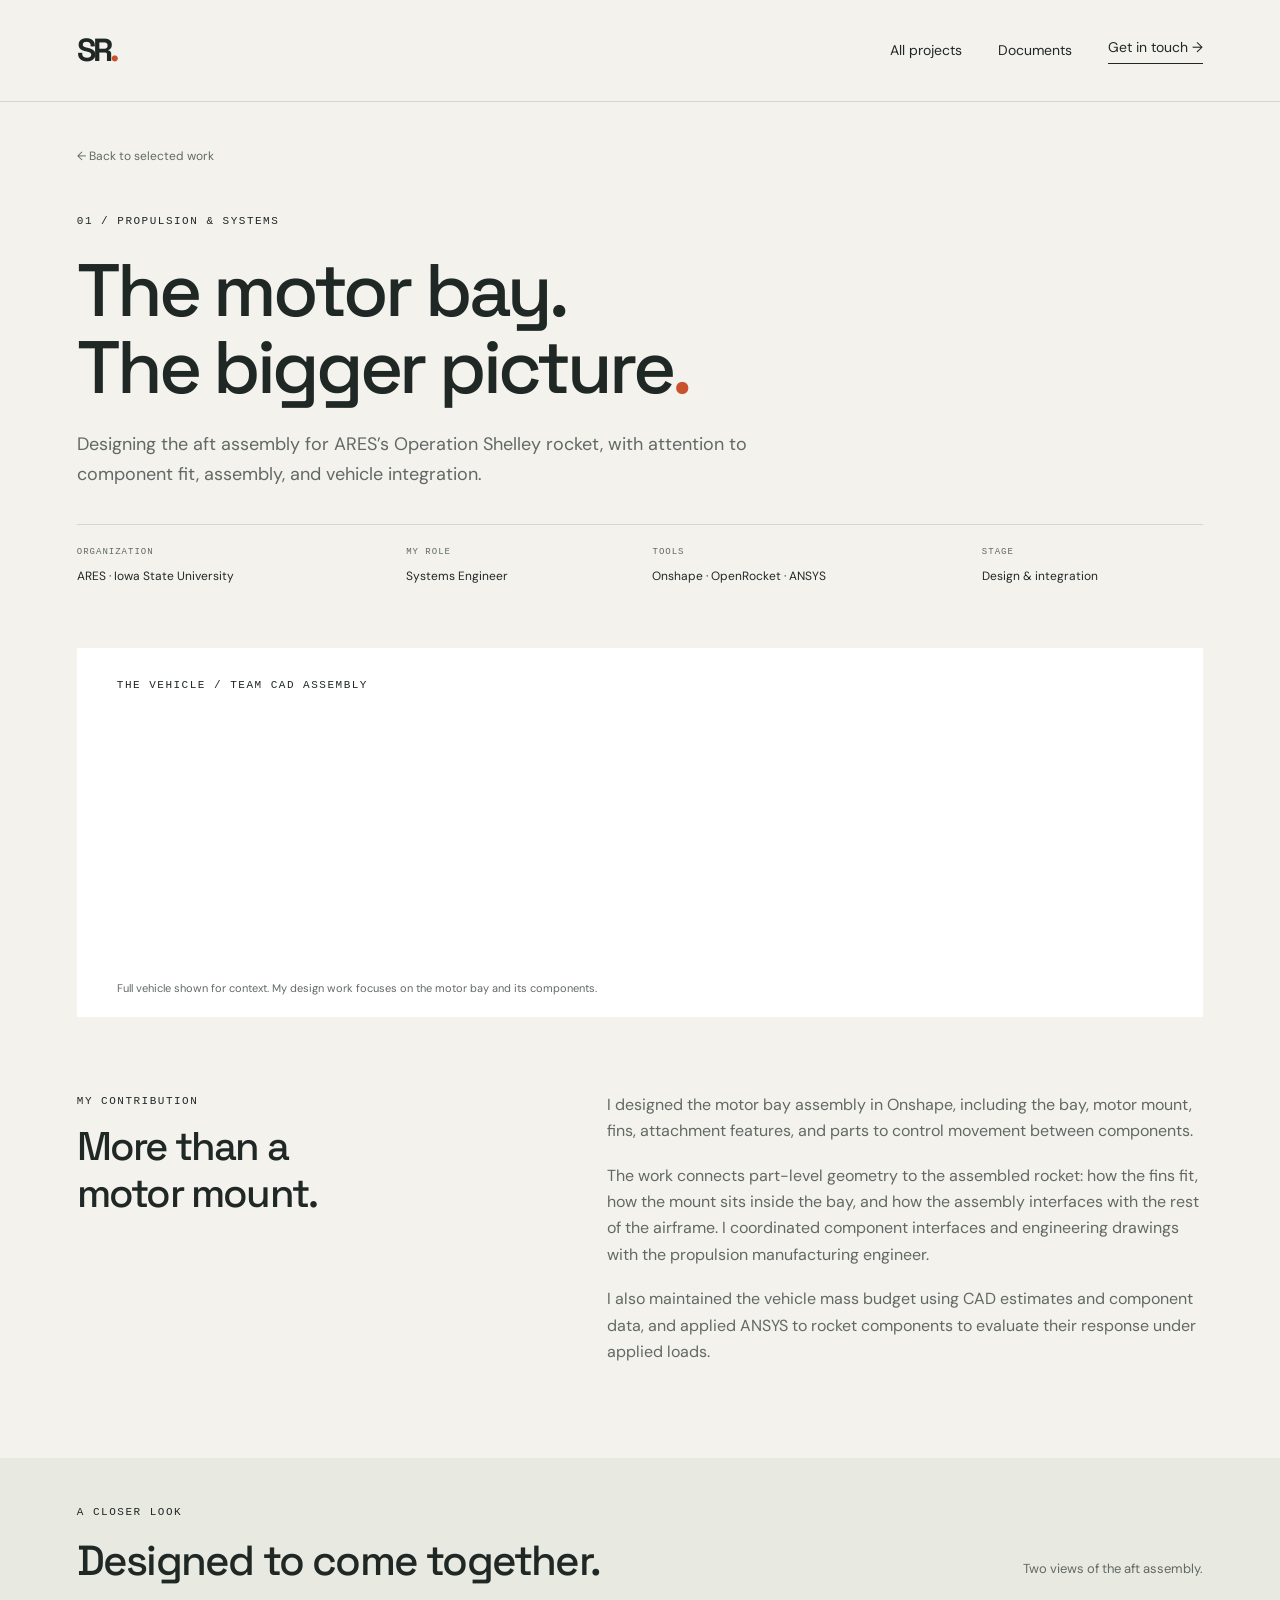
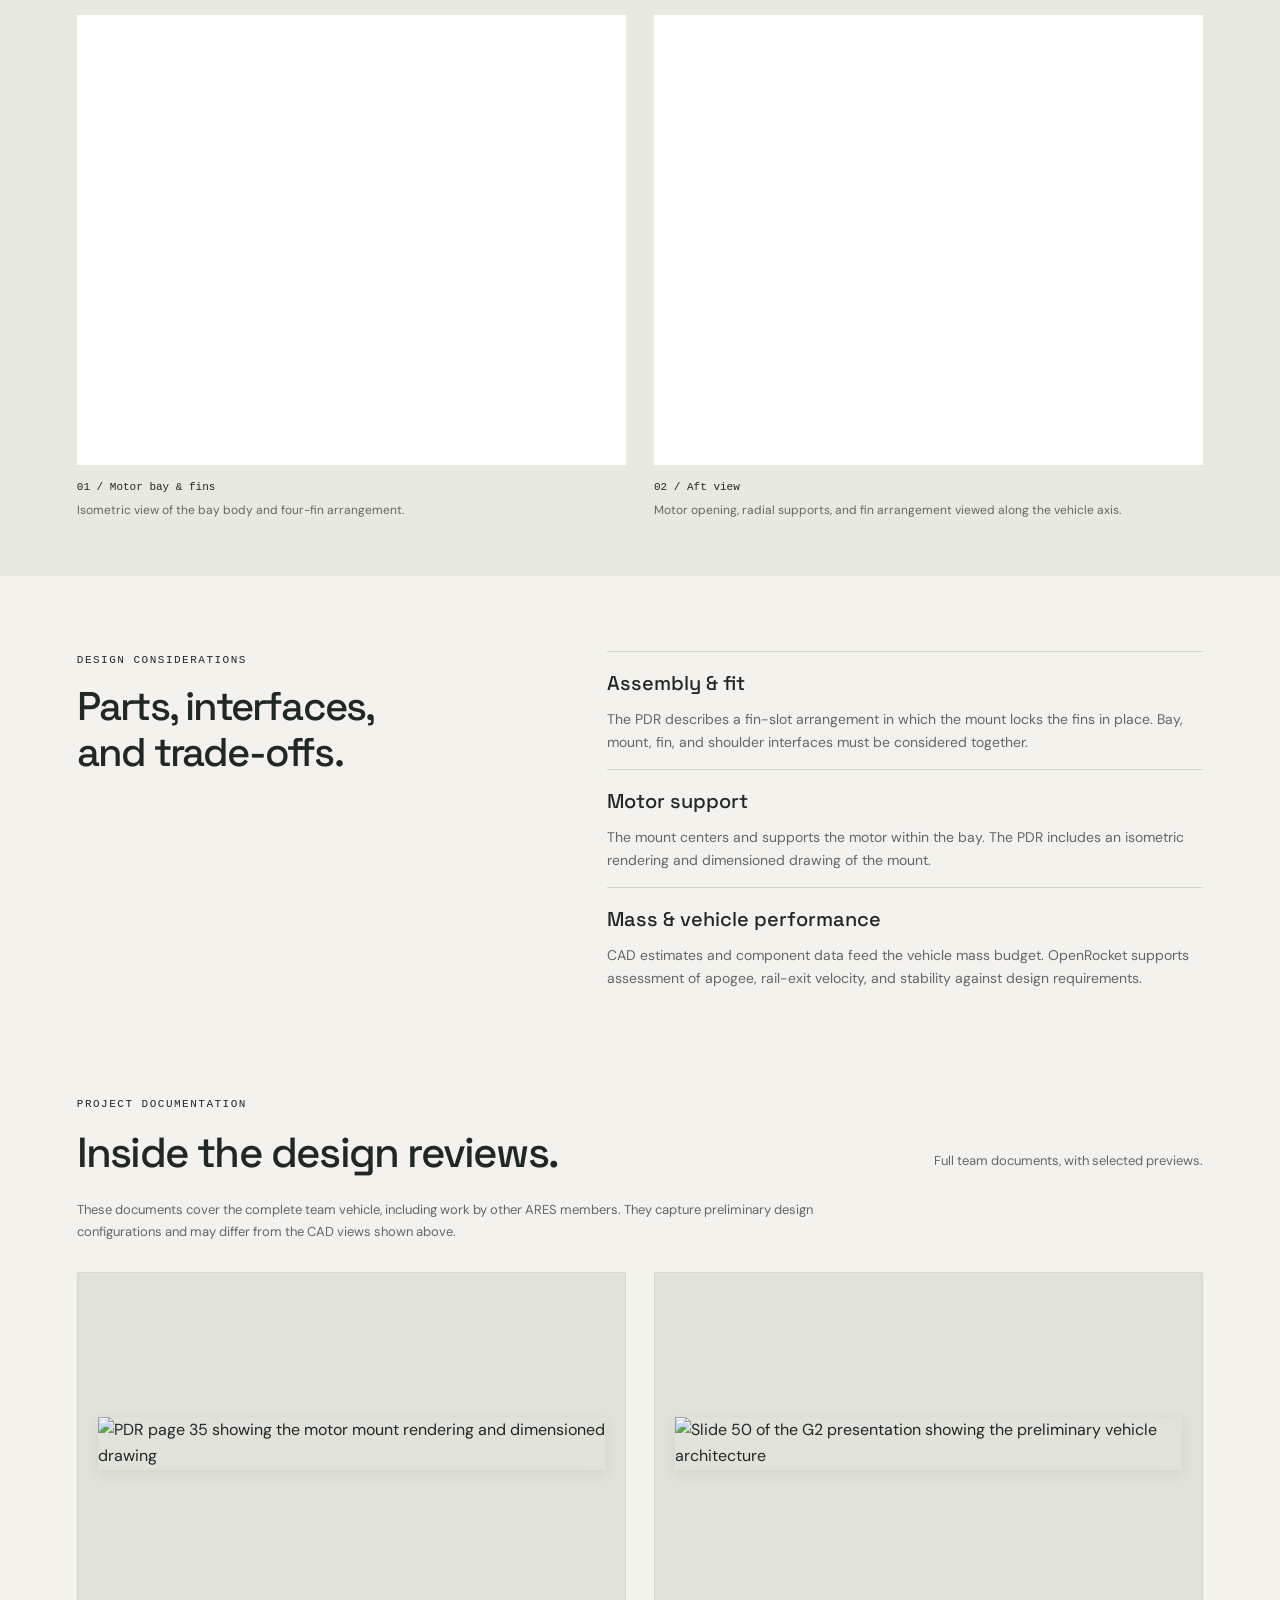
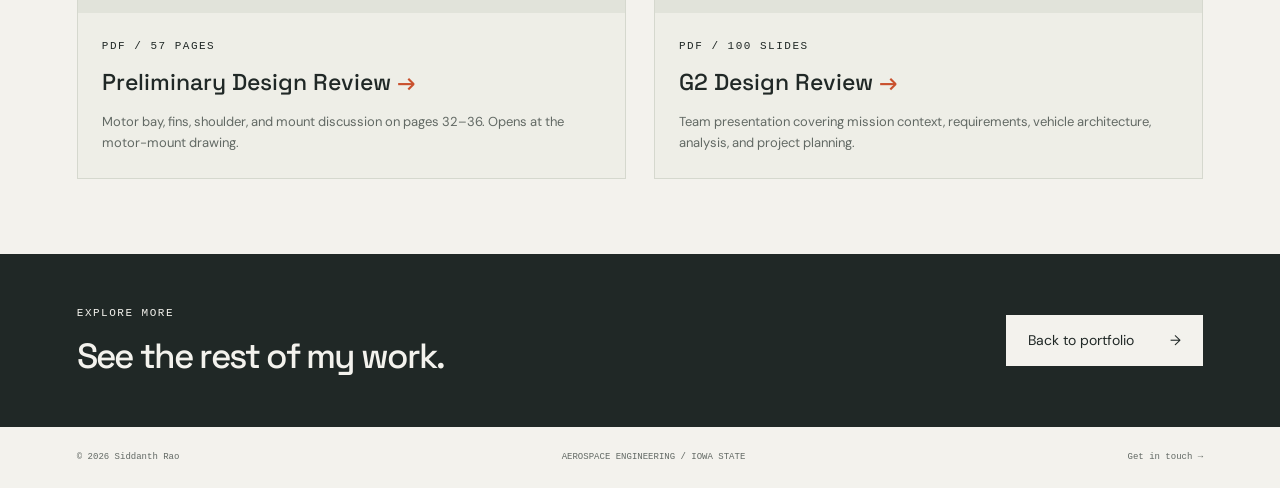
==== ares.html @ c8bd8748 "Add files via upload" ====
<!doctype html><html lang="en"><head><meta charset="utf-8"><meta name="viewport" content="width=device-width,initial-scale=1"><meta name="description" content="Siddanth Rao’s ARES motor bay design work: CAD, fin integration, component interfaces, and design review documents."><title>ARES Motor Bay | Siddanth Rao</title><link rel="stylesheet" href="style.css"></head><body class="case-page"><a class="skip" href="#contribution">Skip to project details</a><header><a class="brand" href="index.html" aria-label="Siddanth Rao home">SR<span class="brand-dot">.</span></a><nav aria-label="Main navigation"><a href="index.html#work">All projects</a><a href="#documents">Documents</a><a href="index.html#contact" class="nav-contact">Get in touch →</a></nav></header><main><section class="case-intro"><a class="back-link" href="index.html#ares">← Back to selected work</a><div class="eyebrow">01 / PROPULSION & SYSTEMS</div><h1>The motor bay.<br>The bigger picture<span>.</span></h1><p class="case-lead">Designing the aft assembly for ARES’s Operation Shelley rocket, with attention to component fit, assembly, and vehicle integration.</p><dl class="case-meta"><div><dt>ORGANIZATION</dt><dd>ARES · Iowa State University</dd></div><div><dt>MY ROLE</dt><dd>Systems Engineer</dd></div><div><dt>TOOLS</dt><dd>Onshape · OpenRocket · ANSYS</dd></div><div><dt>STAGE</dt><dd>Design & integration</dd></div></dl></section><figure class="vehicle-banner"><div class="eyebrow">THE VEHICLE / TEAM CAD ASSEMBLY</div><div class="cad-crop crop-vehicle"><img src="assets/ares-vehicle.png" alt="Side view of the complete ARES rocket CAD assembly" loading="lazy"></div><figcaption>Full vehicle shown for context. My design work focuses on the motor bay and its components.</figcaption></figure><section id="contribution" class="case-narrative"><div><div class="eyebrow">MY CONTRIBUTION</div><h2>More than a<br>motor mount.</h2></div><div><p>I designed the motor bay assembly in Onshape, including the bay, motor mount, fins, attachment features, and parts to control movement between components.</p><p>The work connects part-level geometry to the assembled rocket: how the fins fit, how the mount sits inside the bay, and how the assembly interfaces with the rest of the airframe. I coordinated component interfaces and engineering drawings with the propulsion manufacturing engineer.</p><p>I also maintained the vehicle mass budget using CAD estimates and component data, and applied ANSYS to rocket components to evaluate their response under applied loads.</p></div></section><section class="cad-gallery"><div class="section-heading"><div><div class="eyebrow">A CLOSER LOOK</div><h2>Designed to come together.</h2></div><p>Two views of the aft assembly.</p></div><div class="cad-gallery-grid"><figure><div class="gallery-image"><div class="cad-crop crop-bay"><img src="assets/ares-motor-bay.png" alt="Isometric CAD view of the motor bay and four fins" loading="lazy"></div></div><figcaption><b>01 / Motor bay & fins</b><span>Isometric view of the bay body and four-fin arrangement.</span></figcaption></figure><figure><div class="gallery-image"><div class="cad-crop crop-aft"><img src="assets/ares-aft-view.png" alt="Aft CAD view showing the central motor opening, radial supports, and four fins" loading="lazy"></div></div><figcaption><b>02 / Aft view</b><span>Motor opening, radial supports, and fin arrangement viewed along the vehicle axis.</span></figcaption></figure></div></section><section class="case-narrative design-notes"><div><div class="eyebrow">DESIGN CONSIDERATIONS</div><h2>Parts, interfaces,<br>and trade-offs.</h2></div><div class="note-stack"><div><h3>Assembly & fit</h3><p>The PDR describes a fin-slot arrangement in which the mount locks the fins in place. Bay, mount, fin, and shoulder interfaces must be considered together.</p></div><div><h3>Motor support</h3><p>The mount centers and supports the motor within the bay. The PDR includes an isometric rendering and dimensioned drawing of the mount.</p></div><div><h3>Mass & vehicle performance</h3><p>CAD estimates and component data feed the vehicle mass budget. OpenRocket supports assessment of apogee, rail-exit velocity, and stability against design requirements.</p></div></div></section><section id="documents" class="documents-section"><div class="section-heading"><div><div class="eyebrow">PROJECT DOCUMENTATION</div><h2>Inside the design reviews.</h2></div><p>Full team documents, with selected previews.</p></div><p class="document-context">These documents cover the complete team vehicle, including work by other ARES members. They capture preliminary design configurations and may differ from the CAD views shown above.</p><div class="document-grid"><a href="assets/ares-preliminary-design-review.pdf#page=35" target="_blank" rel="noopener" class="document-card"><div class="document-preview portrait"><img src="assets/ares-pdr-preview.png" alt="PDR page 35 showing the motor mount rendering and dimensioned drawing" loading="lazy"></div><div class="document-description"><div class="eyebrow">PDF / 57 PAGES</div><h3>Preliminary Design Review <span>→</span></h3><p>Motor bay, fins, shoulder, and mount discussion on pages 32–36. Opens at the motor-mount drawing.</p></div></a><a href="assets/ares-g2-presentation.pdf" target="_blank" rel="noopener" class="document-card"><div class="document-preview landscape"><img src="assets/ares-g2-preview.png" alt="Slide 50 of the G2 presentation showing the preliminary vehicle architecture" loading="lazy"></div><div class="document-description"><div class="eyebrow">PDF / 100 SLIDES</div><h3>G2 Design Review <span>→</span></h3><p>Team presentation covering mission context, requirements, vehicle architecture, analysis, and project planning.</p></div></a></div></section><section class="case-outro"><div><div class="eyebrow">EXPLORE MORE</div><h2>See the rest of my work.</h2></div><a class="button" href="index.html#work">Back to portfolio <span>→</span></a></section></main><footer><span>© 2026 Siddanth Rao</span><span>AEROSPACE ENGINEERING / IOWA STATE</span><a href="index.html#contact">Get in touch →</a></footer></body></html>
---- style.css ----
@import url('https://fonts.googleapis.com/css2?family=DM+Sans:wght@400;450;500;550;600;650;700&family=Space+Grotesk:wght@400;500;600;700&display=swap');
:root{--paper:#f3f2ed;--ink:#202826;--muted:#626964;--orange:#c9512e;--line:#d5d8ce;--mono:ui-monospace,SFMono-Regular,Consolas,monospace}*{box-sizing:border-box}html{scroll-behavior:smooth;scroll-padding-top:100px}body{margin:0;background:var(--paper);color:var(--ink);font:16px/1.65 'DM Sans',Arial,sans-serif}a{color:inherit;text-decoration:none}button{font:inherit;cursor:pointer}a:focus-visible,button:focus-visible,summary:focus-visible{outline:3px solid var(--orange);outline-offset:6px}.skip{position:fixed;left:20px;top:-100px;background:white;padding:10px;z-index:5}.skip:focus{top:10px}header{max-width:1440px;margin:auto;padding:24px 6%;display:flex;align-items:center;justify-content:space-between;border-bottom:1px solid var(--line)}.brand{font-family:'Space Grotesk',Arial,sans-serif;font-size:32px;letter-spacing:-3px;font-weight:700}.brand-dot{color:var(--orange)}nav{display:flex;align-items:center;gap:36px;font-size:14px}nav a:hover,.text-link:hover{color:var(--orange)}.nav-contact{border-bottom:1px solid var(--ink);padding-bottom:4px}.nav-contact span{margin-left:16px}main{max-width:1440px;margin:auto}.hero{padding:78px 6% 60px;display:grid;grid-template-columns:1.12fr 1fr;gap:45px;align-items:center}.eyebrow{font:11px/1.7 var(--mono);letter-spacing:1.5px;font-weight:500}.dot{display:inline-block;width:7px;height:7px;border-radius:50%;background:var(--orange);margin-right:8px}h1,h2,h3{font-family:'Space Grotesk',Arial,sans-serif;font-weight:500}h1{font-size:clamp(48px,5.4vw,78px);line-height:1.04;letter-spacing:-4px;margin:25px 0}h1>span,.contact h2>span{color:var(--orange)}.intro{max-width:455px;font-size:17px;color:var(--muted);line-height:1.75;margin-bottom:28px}.button{display:inline-flex;align-items:center;gap:36px;background:var(--ink);color:var(--paper);padding:14px 22px;font-size:14px}.button:hover{background:var(--orange)}.hero-meta{display:flex;gap:24px;font:9px var(--mono);letter-spacing:1px;margin-top:48px;color:var(--muted)}.hero-art{background:#dce0d9;padding:22px 23px 18px;position:relative;transform:rotate(-2deg)}.art-top{display:flex;justify-content:space-between;font:10px var(--mono);letter-spacing:1px}.hero-art img{width:100%;aspect-ratio:1.25;object-fit:contain;mix-blend-mode:multiply;display:block}.art-caption{display:flex;justify-content:space-between;border-top:1px solid #aeb5ab;padding-top:14px;align-items:center}.art-caption b{display:block;font:500 20px 'Space Grotesk',Arial,sans-serif}.art-caption span{display:block;font-size:11px;color:#4a544b;margin-top:3px}.art-caption a{font-size:30px}.discipline-strip{display:flex;justify-content:space-between;padding:22px 6%;border-block:1px solid var(--line);font:10px var(--mono);letter-spacing:1.2px}.work-section{padding:80px 6%}.section-heading{display:flex;justify-content:space-between;align-items:end;gap:20px}h2{font-size:42px;letter-spacing:-1.8px;line-height:1.17;margin:14px 0 0}.section-heading h2 span{font:16px var(--mono);color:var(--muted);letter-spacing:0}.section-heading>p{font-size:13px;color:var(--muted);margin:0 0 6px}.filters{display:flex;gap:6px;margin:30px 0 15px;border-bottom:1px solid var(--line);padding-bottom:18px;flex-wrap:wrap}.filters button{border:1px solid transparent;background:none;padding:8px 17px;font-size:12px;color:var(--muted)}.filters button.active{background:var(--ink);color:white}.filters sup{font:9px var(--mono);margin-left:8px}.project{display:grid;grid-template-columns:1fr 1fr;gap:7%;padding:42px 0;border-bottom:1px solid var(--line);align-items:start}.project[hidden]{display:none}.project-visual{position:sticky;top:24px}.project-visual>img{display:block;width:100%;aspect-ratio:1.22;object-fit:contain;background:#e8e9e3}.project-copy>.eyebrow{color:var(--orange);letter-spacing:1px}.organization{font-size:12px;color:var(--muted);margin:12px 0 8px}.project h3{font-size:31px;line-height:1.18;letter-spacing:-1px;margin:0 0 18px}.project-copy>p:not(.organization):not(.tools):not(.role){color:var(--muted);font-size:14px}.role{font-size:12px;font-weight:600;margin:22px 0 3px}.tools{font:10px/1.8 var(--mono);color:var(--muted)}details{margin-top:24px}summary{list-style:none;cursor:pointer;border-top:1px solid var(--line);padding-top:13px;display:flex;justify-content:space-between;font-size:13px}summary::-webkit-details-marker{display:none}summary>span{font-size:18px}details[open] summary>span{transform:rotate(90deg)}.case-study{padding:8px 0}.case-study h4{font-size:13px;margin:20px 0 5px}.case-study p{font-size:13px;color:var(--muted);margin:0}.technical{aspect-ratio:1.22;background:#29372f;color:#f1f2e9;padding:32px;display:flex;flex-direction:column;position:relative;overflow:hidden;background-image:linear-gradient(#ffffff08 1px,transparent 1px),linear-gradient(90deg,#ffffff08 1px,transparent 1px);background-size:30px 30px}.technical>span,.technical small{font:9px var(--mono);letter-spacing:1.5px}.technical strong{font:500 clamp(28px,3vw,42px)/1.15 'Space Grotesk',Arial,sans-serif;letter-spacing:-1px;margin-top:40px}.technical small{margin-top:auto;position:relative}.assembly{display:flex;gap:8px;transform:rotate(-20deg);margin:28px 0 22px;align-self:center}.assembly i{height:28px;width:52px;border:1px solid #b4bd9a;border-radius:50%;box-shadow:0 14px 0 -1px #29372f,0 15px 0 0 #b4bd9a}.pale{background:#e4e4d9;color:#28332d;background-image:linear-gradient(#28332d08 1px,transparent 1px),linear-gradient(90deg,#28332d08 1px,transparent 1px)}.wordmarks{font:10px var(--mono);letter-spacing:1px;margin-top:auto;margin-bottom:32px}.research{background:#ddd0bb;color:#302d27}.result{display:flex;gap:18px;align-items:center;margin:20px 0}.result b{font:64px/1 'Space Grotesk',Arial,sans-serif}.result span{font:11px/1.5 var(--mono)}.text-link{display:inline-block;margin-top:26px;font-size:12px;border-bottom:1px solid var(--ink);padding-bottom:4px}.earlier{padding:50px 6% 65px;background:#e8e9e1}.earlier-grid{display:grid;grid-template-columns:.9fr 1fr 1fr;gap:45px;margin-top:10px}.earlier h2{font-size:34px}.earlier h3{font-size:18px;line-height:1.4}.earlier h3 span{display:block;color:var(--muted);font:10px var(--mono);margin-top:7px}.earlier p{font-size:13px;color:var(--muted)}.about{display:grid;grid-template-columns:1fr 1fr;gap:7%;padding:85px 6%}.about h2{font-size:37px}.about>div>p{font-size:15px;color:var(--muted);margin:0 0 18px}.skills{display:grid;grid-template-columns:1fr 1fr;gap:20px;border-top:1px solid var(--line);margin-top:30px;padding-top:12px}.skills h3{font-size:14px}.skills p{font:11px/1.9 var(--mono);color:var(--muted)}.contact{background:var(--ink);color:var(--paper);padding:64px 6% 70px}.contact>.eyebrow{color:#b4c0af}.contact h2{font-size:clamp(36px,4.4vw,62px);letter-spacing:-2px}.contact p{font-size:14px;color:#b9c1b8;margin:23px 0}.contact-email{font-size:clamp(19px,2.5vw,33px);border-bottom:1px solid #747e73;padding-bottom:10px;display:inline-block}.contact-email span{margin-left:35px;color:#e38159}.linkedin{display:block;margin-top:28px;font-size:12px;color:#c1c9bc}footer{max-width:1440px;margin:auto;display:flex;justify-content:space-between;padding:25px 6%;font:9px var(--mono);color:var(--muted);gap:20px}@media(min-width:1500px){body{border-inline:1px solid var(--line);max-width:1440px;margin:auto}}@media(max-width:850px){.hero{gap:25px;padding-top:55px}h1{font-size:55px;letter-spacing:-3px}.hero-meta{flex-direction:column;gap:10px}.technical{padding:22px}.technical strong{margin-top:28px;font-size:30px}.assembly{margin:30px 0}.technical small{font-size:8px}.research .result{margin:12px 0}.result b{font-size:44px}.earlier-grid{gap:25px}.earlier h2{font-size:29px}}@media(max-width:620px){header{padding:16px 6%}nav{gap:18px;font-size:12px}.brand{font-size:28px}.nav-contact span{display:none}.hero{grid-template-columns:1fr;padding-top:45px;gap:42px;padding-bottom:40px}h1{font-size:59px}.intro{font-size:16px}.hero-meta{margin-top:26px;flex-direction:row;gap:15px;font-size:8px}.hero-art{margin:0 7px}.hero-art img{aspect-ratio:1.5}.discipline-strip{font-size:8px;letter-spacing:0;gap:20px}.work-section{padding-top:50px}.section-heading{display:block}.section-heading>p{margin-top:15px}.section-heading h2{font-size:36px}.filters{gap:0}.filters button{font-size:11px;padding:8px 10px}.filters sup{margin-left:3px}.project{grid-template-columns:1fr;gap:25px;padding:30px 0}.project-visual{position:static}.technical,.project-visual>img{aspect-ratio:1.4}.technical strong{font-size:38px;margin-top:25px}.technical{padding:26px}.assembly{margin-top:26px}.project h3{font-size:30px}.technical small{font-size:9px}.research .result{margin:16px 0}.result b{font-size:58px}.earlier-grid,.about{grid-template-columns:1fr;gap:20px}.earlier-grid h2 br{display:none}.earlier-grid h3{margin:15px 0 8px}.about{padding-block:55px;gap:28px}.about h2{font-size:34px}.contact{padding-block:48px}.contact h2{font-size:39px}.contact-email span{margin-left:12px}footer{flex-wrap:wrap;font-size:8px}footer>span:nth-child(2){display:none}}@media(prefers-reduced-motion:reduce){html{scroll-behavior:auto}}
/* ARES project: CAD images retain original pixels; viewports trim blank margins. */
.cad-crop{position:relative;overflow:hidden;background:white}.cad-crop img{display:block;max-width:none;position:absolute;height:auto}.crop-vehicle{aspect-ratio:5}.crop-vehicle img{width:127.8462%;left:-14.1538%;top:-183.4615%}.crop-bay{aspect-ratio:492/1000}.crop-bay img{width:258.1301%;left:-80.2846%;top:-6.7%}.crop-aft{aspect-ratio:1007/1008}.crop-aft img{width:139.424%;left:-25.5214%;top:-11.1111%}.ares-cover{display:block;background:white;padding:24px 24px 18px}.ares-cover>.eyebrow{color:var(--muted);font-size:9px}.cover-views{display:grid;grid-template-columns:.7fr 1fr;gap:16px;align-items:center;padding:22px 16px 26px}.cover-views .crop-bay{max-height:245px;width:100%}.cover-views .crop-aft{width:100%}.cover-label{display:flex;justify-content:space-between;border-top:1px solid var(--line);padding-top:14px;margin-top:20px;font:9px/1.6 var(--mono);letter-spacing:1px}.project-page-link{margin-top:24px;padding-top:13px;border-top:1px solid var(--line);font-size:13px;display:flex;justify-content:space-between}.project-page-link:hover{color:var(--orange)}.case-intro{padding:40px 6% 45px}.back-link{display:inline-block;font-size:12px;color:var(--muted);margin-bottom:45px}.case-intro h1{font-size:clamp(48px,5.8vw,80px);margin:22px 0}.case-lead{font-size:18px;line-height:1.7;color:var(--muted);max-width:720px}.case-meta{display:grid;grid-template-columns:1.1fr .8fr 1.1fr .8fr;gap:25px;border-top:1px solid var(--line);padding-top:22px;margin-top:34px}.case-meta dt{font:9px var(--mono);color:var(--muted);letter-spacing:1px}.case-meta dd{margin:10px 0 0;font-size:12px}.vehicle-banner{margin:0 6%;padding:28px 40px 20px;background:white}.vehicle-banner .cad-crop{margin:45px 0 30px}.vehicle-banner figcaption{font-size:11px;color:var(--muted)}.case-narrative{padding:75px 6%;display:grid;grid-template-columns:.85fr 1.15fr;gap:8%}.case-narrative>div>p{font-size:16px;color:var(--muted);margin:0 0 18px}.case-narrative h2{font-size:40px}.cad-gallery{padding:45px 6% 55px;background:#e8e9e1}.cad-gallery-grid{display:grid;grid-template-columns:1fr 1fr;gap:28px;margin-top:30px}.cad-gallery-grid figure{margin:0}.gallery-image{height:450px;background:white;display:flex;align-items:center;justify-content:center;padding:30px}.gallery-image .crop-bay{height:100%;width:auto}.gallery-image .crop-aft{width:100%;max-width:370px}.cad-gallery-grid figcaption{padding-top:16px}.cad-gallery-grid figcaption b{font:11px var(--mono);display:block}.cad-gallery-grid figcaption span{display:block;font-size:12px;color:var(--muted);margin-top:8px}.note-stack>div{border-top:1px solid var(--line);padding:15px 0}.note-stack h3{font-size:20px;margin:0 0 8px}.note-stack p{font-size:14px;color:var(--muted);margin:0}.documents-section{padding:15px 6% 75px}.document-context{max-width:740px;font-size:13px;color:var(--muted);margin:22px 0 30px}.document-grid{display:grid;grid-template-columns:1fr 1fr;gap:28px}.document-card{border:1px solid var(--line);background:#eeeee7;display:flex;flex-direction:column}.document-card:hover{border-color:var(--orange)}.document-preview{height:340px;background:#e1e3da;display:flex;align-items:center;justify-content:center;padding:20px;overflow:hidden}.document-preview img{display:block;max-width:100%;max-height:100%;object-fit:contain;box-shadow:0 4px 15px #20282612}.document-description{padding:24px}.document-description h3{font-size:23px;line-height:1.3;margin:12px 0}.document-description h3 span{color:var(--orange)}.document-description p{font-size:13px;color:var(--muted);margin-bottom:0}.case-outro{background:var(--ink);color:var(--paper);padding:50px 6%;display:flex;gap:20px;justify-content:space-between;align-items:center}.case-outro .button{background:var(--paper);color:var(--ink)}.case-outro h2{font-size:35px}@media(max-width:850px){.gallery-image{height:360px}.document-preview{height:280px}.cover-views{padding-inline:0}.case-meta{grid-template-columns:1fr 1fr}.case-narrative{gap:5%}}@media(max-width:620px){.case-intro{padding-top:25px}.back-link{margin-bottom:30px}.case-intro h1{font-size:49px;letter-spacing:-2.6px}.case-lead{font-size:16px}.vehicle-banner{padding:20px}.vehicle-banner .eyebrow{font-size:9px}.vehicle-banner .cad-crop{margin:26px 0}.case-narrative{padding-block:45px;grid-template-columns:1fr;gap:25px}.case-narrative h2{font-size:34px}.case-narrative h2 br{display:none}.case-narrative>div>p{font-size:14px}.cad-gallery h2{font-size:32px}.cad-gallery-grid,.document-grid{grid-template-columns:1fr}.gallery-image{height:380px}.cad-gallery-grid{gap:30px}.documents-section{padding-top:10px}.documents-section h2{font-size:33px}.document-preview{height:320px}.case-outro{flex-direction:column;align-items:start}.case-outro h2{font-size:30px}.cover-views .crop-bay{max-height:270px}.ares-cover{padding:24px}.case-meta{gap:20px}.case-meta dd{font-size:11px}}
.cover-views .crop-bay{width:min(100%,120px);max-height:none;justify-self:center}
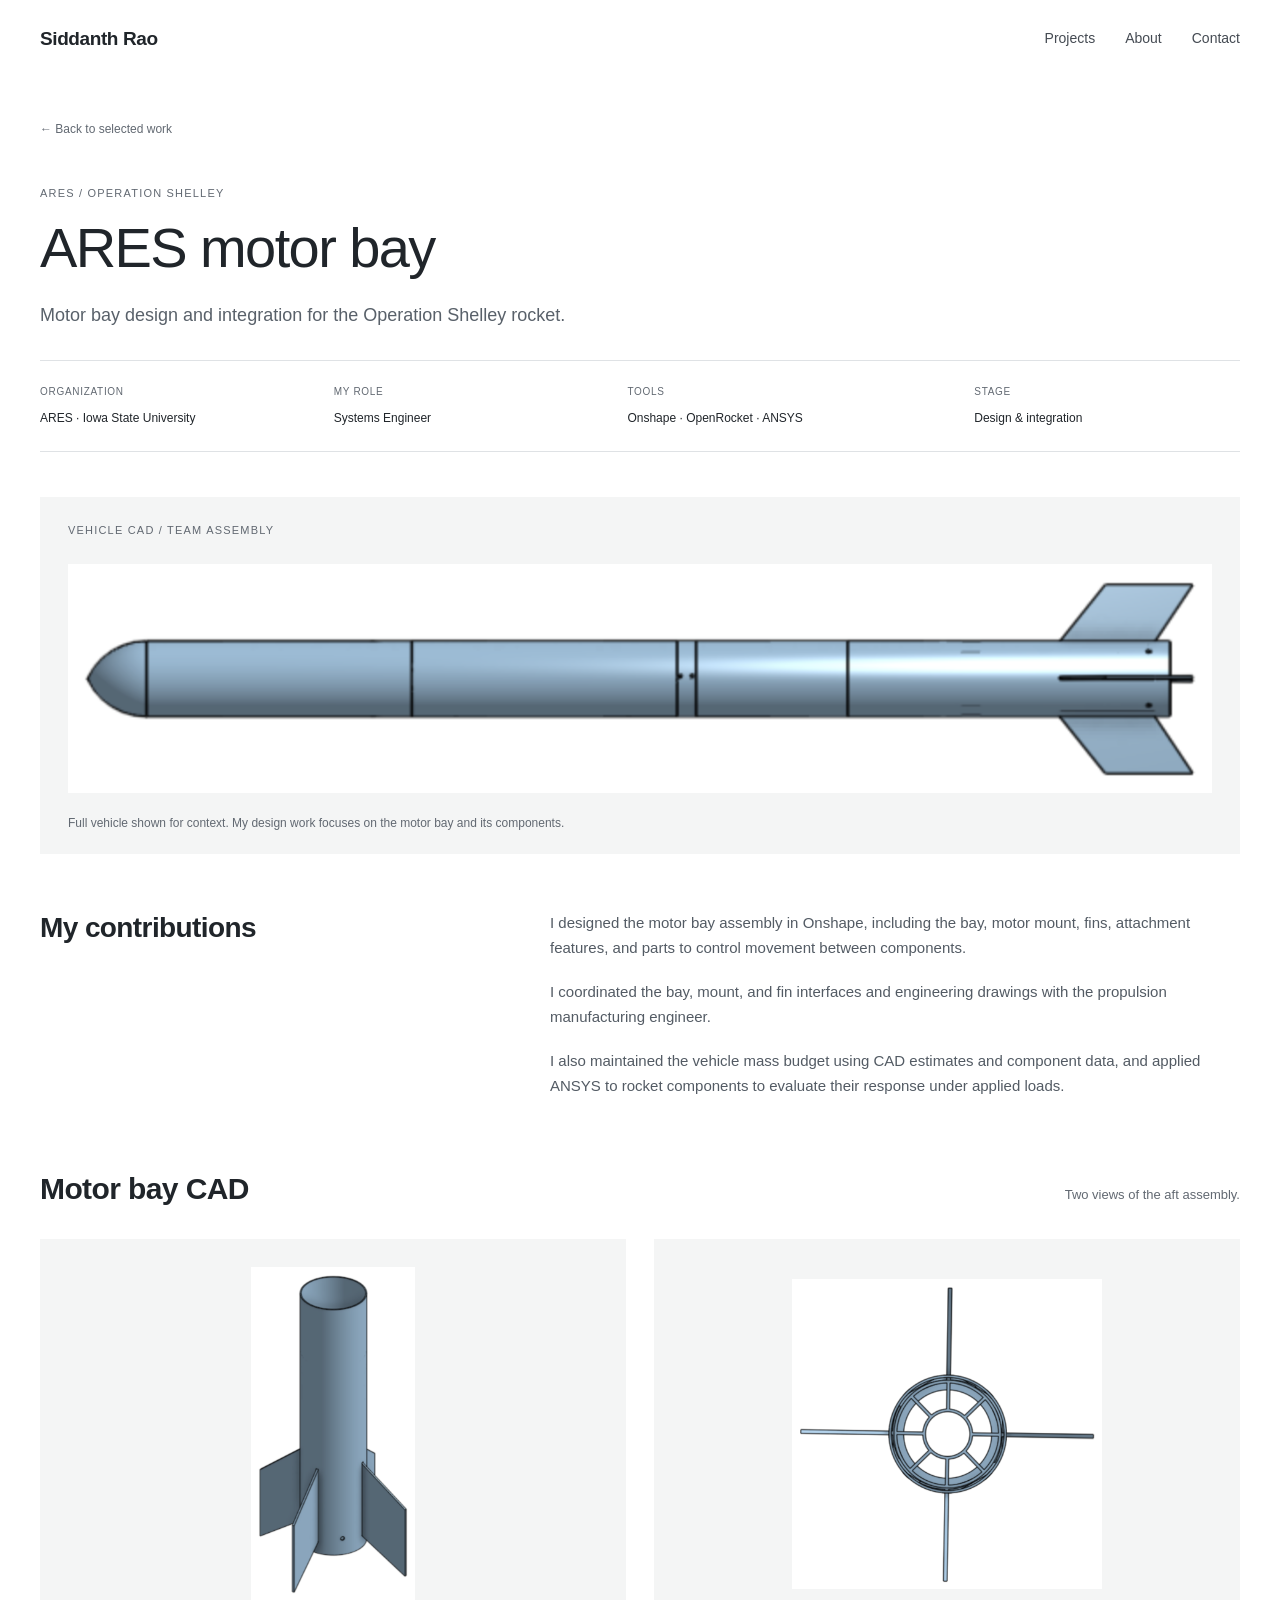
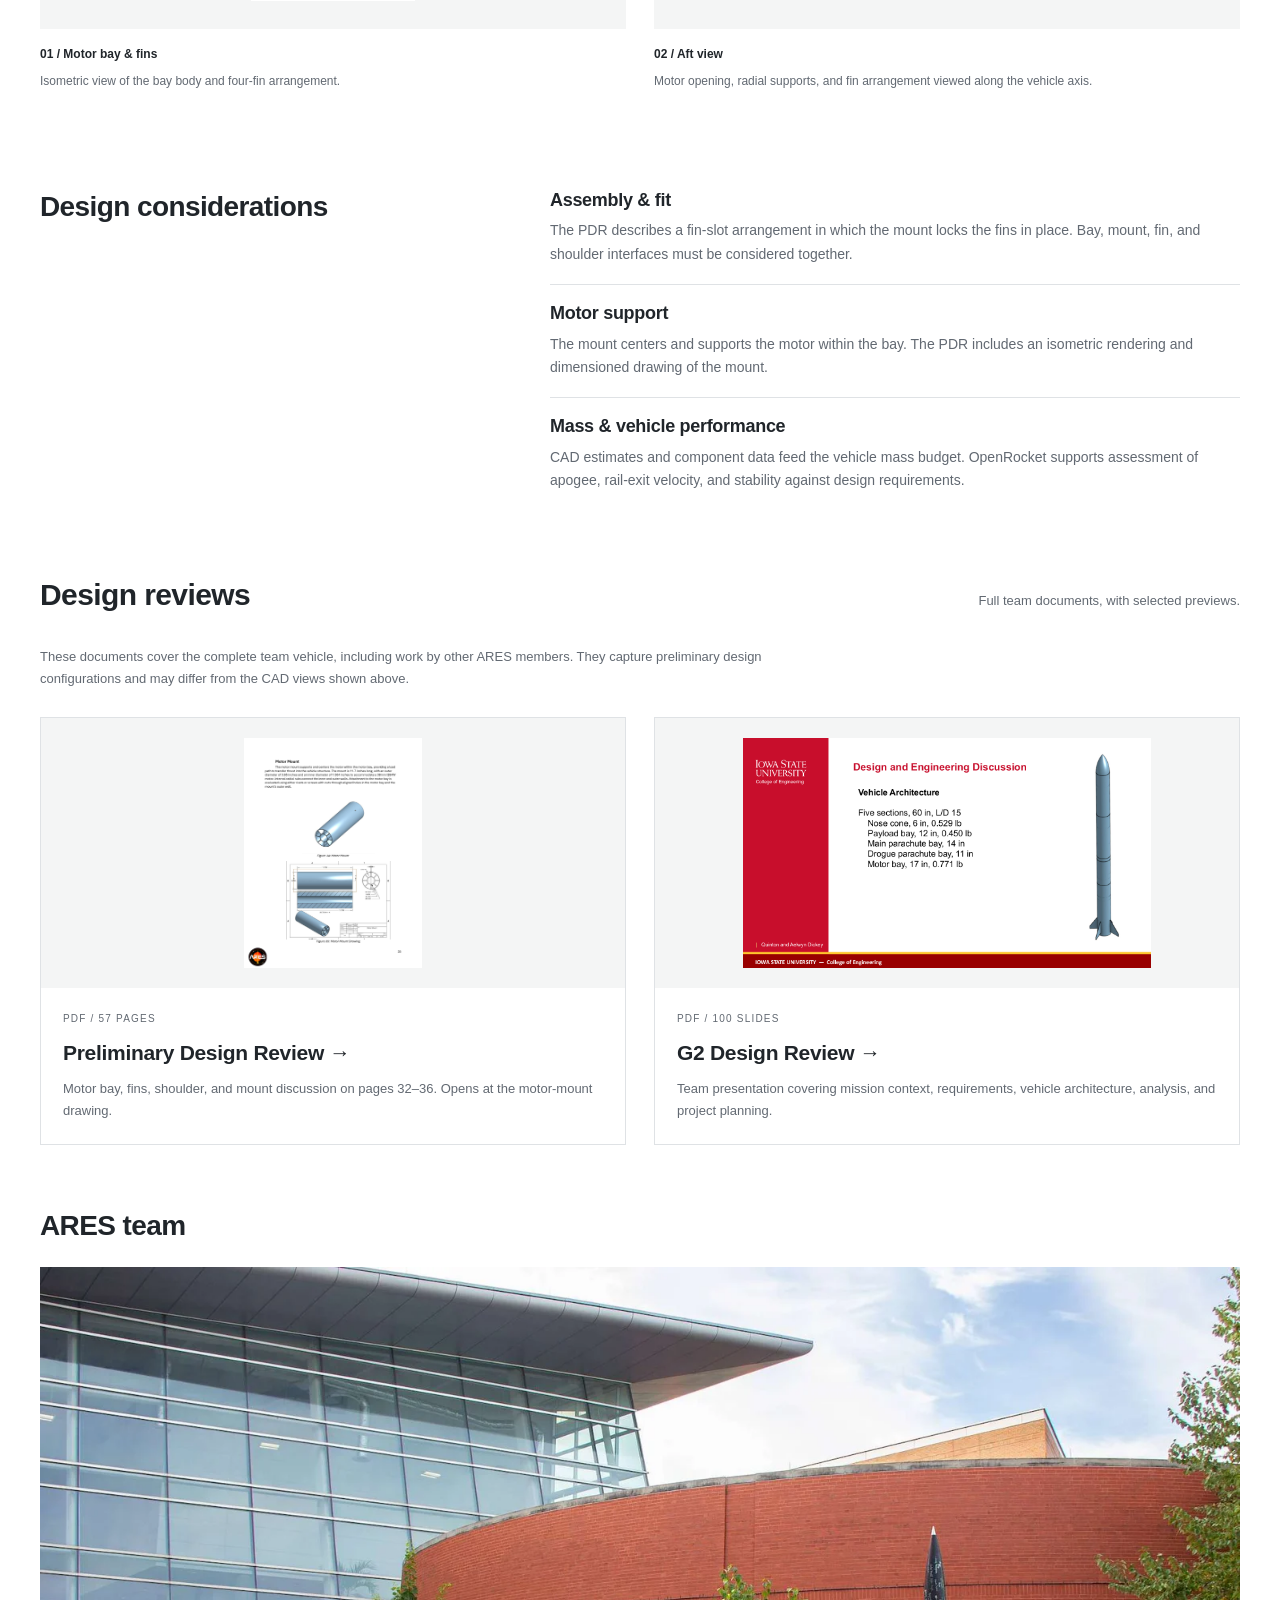
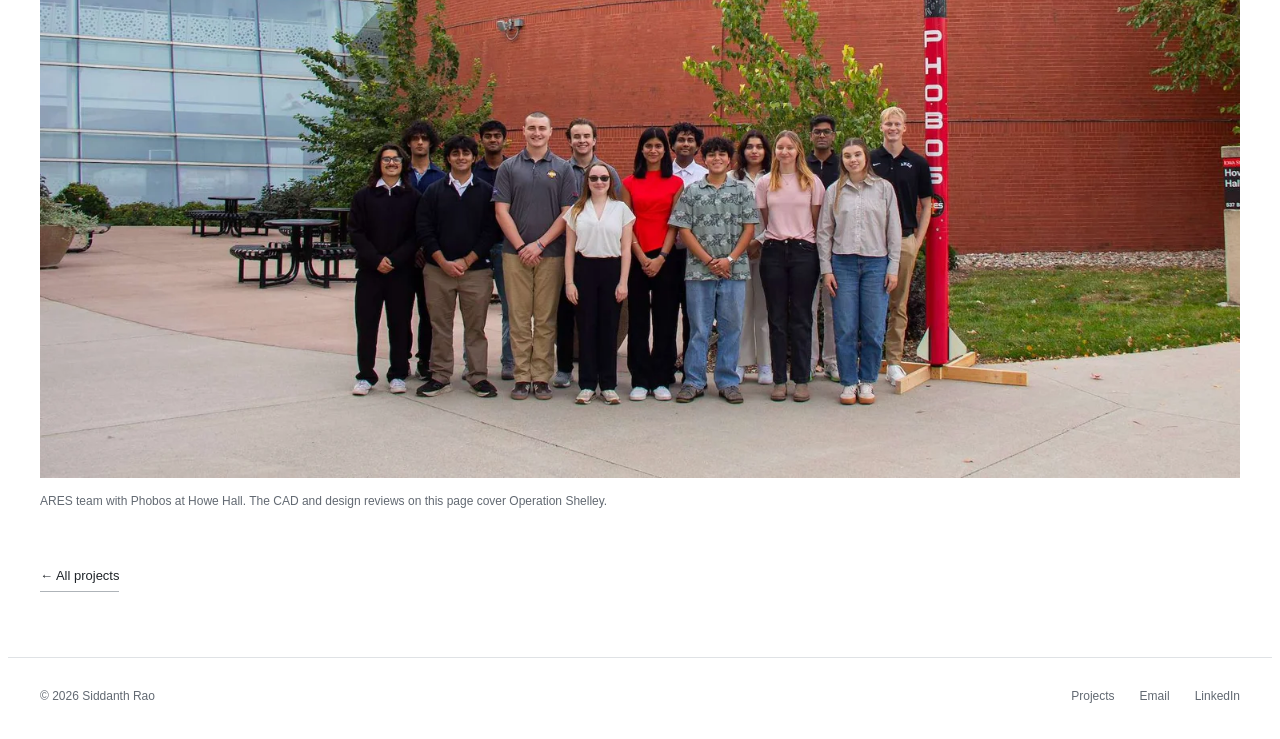
==== commit 9971d0c9: "Redesign portfolio with direct project titles, minimal navigation, rocket-test homepage, and ARES ph" ====
--- a/ares.html
+++ b/ares.html
@@ -1 +1 @@
-<!doctype html><html lang="en"><head><meta charset="utf-8"><meta name="viewport" content="width=device-width,initial-scale=1"><meta name="description" content="Siddanth Rao’s ARES motor bay design work: CAD, fin integration, component interfaces, and design review documents."><title>ARES Motor Bay | Siddanth Rao</title><link rel="stylesheet" href="style.css"></head><body class="case-page"><a class="skip" href="#contribution">Skip to project details</a><header><a class="brand" href="index.html" aria-label="Siddanth Rao home">SR<span class="brand-dot">.</span></a><nav aria-label="Main navigation"><a href="index.html#work">All projects</a><a href="#documents">Documents</a><a href="index.html#contact" class="nav-contact">Get in touch →</a></nav></header><main><section class="case-intro"><a class="back-link" href="index.html#ares">← Back to selected work</a><div class="eyebrow">01 / PROPULSION & SYSTEMS</div><h1>The motor bay.<br>The bigger picture<span>.</span></h1><p class="case-lead">Designing the aft assembly for ARES’s Operation Shelley rocket, with attention to component fit, assembly, and vehicle integration.</p><dl class="case-meta"><div><dt>ORGANIZATION</dt><dd>ARES · Iowa State University</dd></div><div><dt>MY ROLE</dt><dd>Systems Engineer</dd></div><div><dt>TOOLS</dt><dd>Onshape · OpenRocket · ANSYS</dd></div><div><dt>STAGE</dt><dd>Design & integration</dd></div></dl></section><figure class="vehicle-banner"><div class="eyebrow">THE VEHICLE / TEAM CAD ASSEMBLY</div><div class="cad-crop crop-vehicle"><img src="assets/ares-vehicle.png" alt="Side view of the complete ARES rocket CAD assembly" loading="lazy"></div><figcaption>Full vehicle shown for context. My design work focuses on the motor bay and its components.</figcaption></figure><section id="contribution" class="case-narrative"><div><div class="eyebrow">MY CONTRIBUTION</div><h2>More than a<br>motor mount.</h2></div><div><p>I designed the motor bay assembly in Onshape, including the bay, motor mount, fins, attachment features, and parts to control movement between components.</p><p>The work connects part-level geometry to the assembled rocket: how the fins fit, how the mount sits inside the bay, and how the assembly interfaces with the rest of the airframe. I coordinated component interfaces and engineering drawings with the propulsion manufacturing engineer.</p><p>I also maintained the vehicle mass budget using CAD estimates and component data, and applied ANSYS to rocket components to evaluate their response under applied loads.</p></div></section><section class="cad-gallery"><div class="section-heading"><div><div class="eyebrow">A CLOSER LOOK</div><h2>Designed to come together.</h2></div><p>Two views of the aft assembly.</p></div><div class="cad-gallery-grid"><figure><div class="gallery-image"><div class="cad-crop crop-bay"><img src="assets/ares-motor-bay.png" alt="Isometric CAD view of the motor bay and four fins" loading="lazy"></div></div><figcaption><b>01 / Motor bay & fins</b><span>Isometric view of the bay body and four-fin arrangement.</span></figcaption></figure><figure><div class="gallery-image"><div class="cad-crop crop-aft"><img src="assets/ares-aft-view.png" alt="Aft CAD view showing the central motor opening, radial supports, and four fins" loading="lazy"></div></div><figcaption><b>02 / Aft view</b><span>Motor opening, radial supports, and fin arrangement viewed along the vehicle axis.</span></figcaption></figure></div></section><section class="case-narrative design-notes"><div><div class="eyebrow">DESIGN CONSIDERATIONS</div><h2>Parts, interfaces,<br>and trade-offs.</h2></div><div class="note-stack"><div><h3>Assembly & fit</h3><p>The PDR describes a fin-slot arrangement in which the mount locks the fins in place. Bay, mount, fin, and shoulder interfaces must be considered together.</p></div><div><h3>Motor support</h3><p>The mount centers and supports the motor within the bay. The PDR includes an isometric rendering and dimensioned drawing of the mount.</p></div><div><h3>Mass & vehicle performance</h3><p>CAD estimates and component data feed the vehicle mass budget. OpenRocket supports assessment of apogee, rail-exit velocity, and stability against design requirements.</p></div></div></section><section id="documents" class="documents-section"><div class="section-heading"><div><div class="eyebrow">PROJECT DOCUMENTATION</div><h2>Inside the design reviews.</h2></div><p>Full team documents, with selected previews.</p></div><p class="document-context">These documents cover the complete team vehicle, including work by other ARES members. They capture preliminary design configurations and may differ from the CAD views shown above.</p><div class="document-grid"><a href="assets/ares-preliminary-design-review.pdf#page=35" target="_blank" rel="noopener" class="document-card"><div class="document-preview portrait"><img src="assets/ares-pdr-preview.png" alt="PDR page 35 showing the motor mount rendering and dimensioned drawing" loading="lazy"></div><div class="document-description"><div class="eyebrow">PDF / 57 PAGES</div><h3>Preliminary Design Review <span>→</span></h3><p>Motor bay, fins, shoulder, and mount discussion on pages 32–36. Opens at the motor-mount drawing.</p></div></a><a href="assets/ares-g2-presentation.pdf" target="_blank" rel="noopener" class="document-card"><div class="document-preview landscape"><img src="assets/ares-g2-preview.png" alt="Slide 50 of the G2 presentation showing the preliminary vehicle architecture" loading="lazy"></div><div class="document-description"><div class="eyebrow">PDF / 100 SLIDES</div><h3>G2 Design Review <span>→</span></h3><p>Team presentation covering mission context, requirements, vehicle architecture, analysis, and project planning.</p></div></a></div></section><section class="case-outro"><div><div class="eyebrow">EXPLORE MORE</div><h2>See the rest of my work.</h2></div><a class="button" href="index.html#work">Back to portfolio <span>→</span></a></section></main><footer><span>© 2026 Siddanth Rao</span><span>AEROSPACE ENGINEERING / IOWA STATE</span><a href="index.html#contact">Get in touch →</a></footer></body></html>+<!doctype html><html lang="en"><head><meta charset="utf-8"><meta name="viewport" content="width=device-width,initial-scale=1"><meta name="description" content="Siddanth Rao’s ARES motor bay design work: CAD, fin integration, component interfaces, and design review documents."><title>ARES Motor Bay | Siddanth Rao</title><link rel="stylesheet" href="style.css"></head><body class="case-page"><a class="skip" href="#main">Skip to content</a><header class="site-header"><a class="brand" href="index.html">Siddanth Rao</a><nav aria-label="Main navigation"><a href="index.html#work">Projects</a><a href="index.html#about">About</a><a href="index.html#contact">Contact</a></nav></header><main id="main"><section class="case-intro"><a class="back-link" href="index.html#ares">← Back to selected work</a><div class="eyebrow">ARES / OPERATION SHELLEY</div><h1>ARES motor bay</h1><p class="case-lead">Motor bay design and integration for the Operation Shelley rocket.</p><dl class="case-meta"><div><dt>ORGANIZATION</dt><dd>ARES · Iowa State University</dd></div><div><dt>MY ROLE</dt><dd>Systems Engineer</dd></div><div><dt>TOOLS</dt><dd>Onshape · OpenRocket · ANSYS</dd></div><div><dt>STAGE</dt><dd>Design & integration</dd></div></dl></section><figure class="vehicle-banner"><div class="eyebrow">VEHICLE CAD / TEAM ASSEMBLY</div><div class="cad-crop crop-vehicle"><img src="assets/ares-vehicle.png" alt="Side view of the complete ARES rocket CAD assembly" loading="lazy"></div><figcaption>Full vehicle shown for context. My design work focuses on the motor bay and its components.</figcaption></figure><section id="contribution" class="case-narrative"><div><h2>My contributions</h2></div><div><p>I designed the motor bay assembly in Onshape, including the bay, motor mount, fins, attachment features, and parts to control movement between components.</p><p>I coordinated the bay, mount, and fin interfaces and engineering drawings with the propulsion manufacturing engineer.</p><p>I also maintained the vehicle mass budget using CAD estimates and component data, and applied ANSYS to rocket components to evaluate their response under applied loads.</p></div></section><section class="cad-gallery"><div class="section-heading"><div><h2>Motor bay CAD</h2></div><p>Two views of the aft assembly.</p></div><div class="cad-gallery-grid"><figure><div class="gallery-image"><div class="cad-crop crop-bay"><img src="assets/ares-motor-bay.png" alt="Isometric CAD view of the motor bay and four fins" loading="lazy"></div></div><figcaption><b>01 / Motor bay & fins</b><span>Isometric view of the bay body and four-fin arrangement.</span></figcaption></figure><figure><div class="gallery-image"><div class="cad-crop crop-aft"><img src="assets/ares-aft-view.png" alt="Aft CAD view showing the central motor opening, radial supports, and four fins" loading="lazy"></div></div><figcaption><b>02 / Aft view</b><span>Motor opening, radial supports, and fin arrangement viewed along the vehicle axis.</span></figcaption></figure></div></section><section class="case-narrative design-notes"><div><h2>Design considerations</h2></div><div class="note-stack"><div><h3>Assembly & fit</h3><p>The PDR describes a fin-slot arrangement in which the mount locks the fins in place. Bay, mount, fin, and shoulder interfaces must be considered together.</p></div><div><h3>Motor support</h3><p>The mount centers and supports the motor within the bay. The PDR includes an isometric rendering and dimensioned drawing of the mount.</p></div><div><h3>Mass & vehicle performance</h3><p>CAD estimates and component data feed the vehicle mass budget. OpenRocket supports assessment of apogee, rail-exit velocity, and stability against design requirements.</p></div></div></section><section id="documents" class="documents-section"><div class="section-heading"><div><h2>Design reviews</h2></div><p>Full team documents, with selected previews.</p></div><p class="document-context">These documents cover the complete team vehicle, including work by other ARES members. They capture preliminary design configurations and may differ from the CAD views shown above.</p><div class="document-grid"><a href="assets/ares-preliminary-design-review.pdf#page=35" target="_blank" rel="noopener" class="document-card"><div class="document-preview portrait"><img src="assets/ares-pdr-preview.png" alt="PDR page 35 showing the motor mount rendering and dimensioned drawing" loading="lazy"></div><div class="document-description"><div class="eyebrow">PDF / 57 PAGES</div><h3>Preliminary Design Review <span>→</span></h3><p>Motor bay, fins, shoulder, and mount discussion on pages 32–36. Opens at the motor-mount drawing.</p></div></a><a href="assets/ares-g2-presentation.pdf" target="_blank" rel="noopener" class="document-card"><div class="document-preview landscape"><img src="assets/ares-g2-preview.png" alt="Slide 50 of the G2 presentation showing the preliminary vehicle architecture" loading="lazy"></div><div class="document-description"><div class="eyebrow">PDF / 100 SLIDES</div><h3>G2 Design Review <span>→</span></h3><p>Team presentation covering mission context, requirements, vehicle architecture, analysis, and project planning.</p></div></a></div></section><section class="team-section"><h2>ARES team</h2><figure><img src="assets/ares-team.webp" alt="ARES team with the Phobos rocket outside Howe Hall at Iowa State University" loading="lazy" width="1500" height="1014"><figcaption>ARES team with Phobos at Howe Hall. The CAD and design reviews on this page cover Operation Shelley.</figcaption></figure></section><div class="project-end"><a class="text-link" href="index.html#work">← All projects</a></div></main><footer><span>© 2026 Siddanth Rao</span><a href="index.html#work">Projects</a><a href="mailto:sidrao9589@gmail.com">Email</a><a href="https://www.linkedin.com/in/siddanth-rao-95852024b" target="_blank" rel="noopener">LinkedIn</a></footer></body></html>
--- a/style.css
+++ b/style.css
@@ -1,5 +1,10 @@
-@import url('https://fonts.googleapis.com/css2?family=DM+Sans:wght@400;450;500;550;600;650;700&family=Space+Grotesk:wght@400;500;600;700&display=swap');
-:root{--paper:#f3f2ed;--ink:#202826;--muted:#626964;--orange:#c9512e;--line:#d5d8ce;--mono:ui-monospace,SFMono-Regular,Consolas,monospace}*{box-sizing:border-box}html{scroll-behavior:smooth;scroll-padding-top:100px}body{margin:0;background:var(--paper);color:var(--ink);font:16px/1.65 'DM Sans',Arial,sans-serif}a{color:inherit;text-decoration:none}button{font:inherit;cursor:pointer}a:focus-visible,button:focus-visible,summary:focus-visible{outline:3px solid var(--orange);outline-offset:6px}.skip{position:fixed;left:20px;top:-100px;background:white;padding:10px;z-index:5}.skip:focus{top:10px}header{max-width:1440px;margin:auto;padding:24px 6%;display:flex;align-items:center;justify-content:space-between;border-bottom:1px solid var(--line)}.brand{font-family:'Space Grotesk',Arial,sans-serif;font-size:32px;letter-spacing:-3px;font-weight:700}.brand-dot{color:var(--orange)}nav{display:flex;align-items:center;gap:36px;font-size:14px}nav a:hover,.text-link:hover{color:var(--orange)}.nav-contact{border-bottom:1px solid var(--ink);padding-bottom:4px}.nav-contact span{margin-left:16px}main{max-width:1440px;margin:auto}.hero{padding:78px 6% 60px;display:grid;grid-template-columns:1.12fr 1fr;gap:45px;align-items:center}.eyebrow{font:11px/1.7 var(--mono);letter-spacing:1.5px;font-weight:500}.dot{display:inline-block;width:7px;height:7px;border-radius:50%;background:var(--orange);margin-right:8px}h1,h2,h3{font-family:'Space Grotesk',Arial,sans-serif;font-weight:500}h1{font-size:clamp(48px,5.4vw,78px);line-height:1.04;letter-spacing:-4px;margin:25px 0}h1>span,.contact h2>span{color:var(--orange)}.intro{max-width:455px;font-size:17px;color:var(--muted);line-height:1.75;margin-bottom:28px}.button{display:inline-flex;align-items:center;gap:36px;background:var(--ink);color:var(--paper);padding:14px 22px;font-size:14px}.button:hover{background:var(--orange)}.hero-meta{display:flex;gap:24px;font:9px var(--mono);letter-spacing:1px;margin-top:48px;color:var(--muted)}.hero-art{background:#dce0d9;padding:22px 23px 18px;position:relative;transform:rotate(-2deg)}.art-top{display:flex;justify-content:space-between;font:10px var(--mono);letter-spacing:1px}.hero-art img{width:100%;aspect-ratio:1.25;object-fit:contain;mix-blend-mode:multiply;display:block}.art-caption{display:flex;justify-content:space-between;border-top:1px solid #aeb5ab;padding-top:14px;align-items:center}.art-caption b{display:block;font:500 20px 'Space Grotesk',Arial,sans-serif}.art-caption span{display:block;font-size:11px;color:#4a544b;margin-top:3px}.art-caption a{font-size:30px}.discipline-strip{display:flex;justify-content:space-between;padding:22px 6%;border-block:1px solid var(--line);font:10px var(--mono);letter-spacing:1.2px}.work-section{padding:80px 6%}.section-heading{display:flex;justify-content:space-between;align-items:end;gap:20px}h2{font-size:42px;letter-spacing:-1.8px;line-height:1.17;margin:14px 0 0}.section-heading h2 span{font:16px var(--mono);color:var(--muted);letter-spacing:0}.section-heading>p{font-size:13px;color:var(--muted);margin:0 0 6px}.filters{display:flex;gap:6px;margin:30px 0 15px;border-bottom:1px solid var(--line);padding-bottom:18px;flex-wrap:wrap}.filters button{border:1px solid transparent;background:none;padding:8px 17px;font-size:12px;color:var(--muted)}.filters button.active{background:var(--ink);color:white}.filters sup{font:9px var(--mono);margin-left:8px}.project{display:grid;grid-template-columns:1fr 1fr;gap:7%;padding:42px 0;border-bottom:1px solid var(--line);align-items:start}.project[hidden]{display:none}.project-visual{position:sticky;top:24px}.project-visual>img{display:block;width:100%;aspect-ratio:1.22;object-fit:contain;background:#e8e9e3}.project-copy>.eyebrow{color:var(--orange);letter-spacing:1px}.organization{font-size:12px;color:var(--muted);margin:12px 0 8px}.project h3{font-size:31px;line-height:1.18;letter-spacing:-1px;margin:0 0 18px}.project-copy>p:not(.organization):not(.tools):not(.role){color:var(--muted);font-size:14px}.role{font-size:12px;font-weight:600;margin:22px 0 3px}.tools{font:10px/1.8 var(--mono);color:var(--muted)}details{margin-top:24px}summary{list-style:none;cursor:pointer;border-top:1px solid var(--line);padding-top:13px;display:flex;justify-content:space-between;font-size:13px}summary::-webkit-details-marker{display:none}summary>span{font-size:18px}details[open] summary>span{transform:rotate(90deg)}.case-study{padding:8px 0}.case-study h4{font-size:13px;margin:20px 0 5px}.case-study p{font-size:13px;color:var(--muted);margin:0}.technical{aspect-ratio:1.22;background:#29372f;color:#f1f2e9;padding:32px;display:flex;flex-direction:column;position:relative;overflow:hidden;background-image:linear-gradient(#ffffff08 1px,transparent 1px),linear-gradient(90deg,#ffffff08 1px,transparent 1px);background-size:30px 30px}.technical>span,.technical small{font:9px var(--mono);letter-spacing:1.5px}.technical strong{font:500 clamp(28px,3vw,42px)/1.15 'Space Grotesk',Arial,sans-serif;letter-spacing:-1px;margin-top:40px}.technical small{margin-top:auto;position:relative}.assembly{display:flex;gap:8px;transform:rotate(-20deg);margin:28px 0 22px;align-self:center}.assembly i{height:28px;width:52px;border:1px solid #b4bd9a;border-radius:50%;box-shadow:0 14px 0 -1px #29372f,0 15px 0 0 #b4bd9a}.pale{background:#e4e4d9;color:#28332d;background-image:linear-gradient(#28332d08 1px,transparent 1px),linear-gradient(90deg,#28332d08 1px,transparent 1px)}.wordmarks{font:10px var(--mono);letter-spacing:1px;margin-top:auto;margin-bottom:32px}.research{background:#ddd0bb;color:#302d27}.result{display:flex;gap:18px;align-items:center;margin:20px 0}.result b{font:64px/1 'Space Grotesk',Arial,sans-serif}.result span{font:11px/1.5 var(--mono)}.text-link{display:inline-block;margin-top:26px;font-size:12px;border-bottom:1px solid var(--ink);padding-bottom:4px}.earlier{padding:50px 6% 65px;background:#e8e9e1}.earlier-grid{display:grid;grid-template-columns:.9fr 1fr 1fr;gap:45px;margin-top:10px}.earlier h2{font-size:34px}.earlier h3{font-size:18px;line-height:1.4}.earlier h3 span{display:block;color:var(--muted);font:10px var(--mono);margin-top:7px}.earlier p{font-size:13px;color:var(--muted)}.about{display:grid;grid-template-columns:1fr 1fr;gap:7%;padding:85px 6%}.about h2{font-size:37px}.about>div>p{font-size:15px;color:var(--muted);margin:0 0 18px}.skills{display:grid;grid-template-columns:1fr 1fr;gap:20px;border-top:1px solid var(--line);margin-top:30px;padding-top:12px}.skills h3{font-size:14px}.skills p{font:11px/1.9 var(--mono);color:var(--muted)}.contact{background:var(--ink);color:var(--paper);padding:64px 6% 70px}.contact>.eyebrow{color:#b4c0af}.contact h2{font-size:clamp(36px,4.4vw,62px);letter-spacing:-2px}.contact p{font-size:14px;color:#b9c1b8;margin:23px 0}.contact-email{font-size:clamp(19px,2.5vw,33px);border-bottom:1px solid #747e73;padding-bottom:10px;display:inline-block}.contact-email span{margin-left:35px;color:#e38159}.linkedin{display:block;margin-top:28px;font-size:12px;color:#c1c9bc}footer{max-width:1440px;margin:auto;display:flex;justify-content:space-between;padding:25px 6%;font:9px var(--mono);color:var(--muted);gap:20px}@media(min-width:1500px){body{border-inline:1px solid var(--line);max-width:1440px;margin:auto}}@media(max-width:850px){.hero{gap:25px;padding-top:55px}h1{font-size:55px;letter-spacing:-3px}.hero-meta{flex-direction:column;gap:10px}.technical{padding:22px}.technical strong{margin-top:28px;font-size:30px}.assembly{margin:30px 0}.technical small{font-size:8px}.research .result{margin:12px 0}.result b{font-size:44px}.earlier-grid{gap:25px}.earlier h2{font-size:29px}}@media(max-width:620px){header{padding:16px 6%}nav{gap:18px;font-size:12px}.brand{font-size:28px}.nav-contact span{display:none}.hero{grid-template-columns:1fr;padding-top:45px;gap:42px;padding-bottom:40px}h1{font-size:59px}.intro{font-size:16px}.hero-meta{margin-top:26px;flex-direction:row;gap:15px;font-size:8px}.hero-art{margin:0 7px}.hero-art img{aspect-ratio:1.5}.discipline-strip{font-size:8px;letter-spacing:0;gap:20px}.work-section{padding-top:50px}.section-heading{display:block}.section-heading>p{margin-top:15px}.section-heading h2{font-size:36px}.filters{gap:0}.filters button{font-size:11px;padding:8px 10px}.filters sup{margin-left:3px}.project{grid-template-columns:1fr;gap:25px;padding:30px 0}.project-visual{position:static}.technical,.project-visual>img{aspect-ratio:1.4}.technical strong{font-size:38px;margin-top:25px}.technical{padding:26px}.assembly{margin-top:26px}.project h3{font-size:30px}.technical small{font-size:9px}.research .result{margin:16px 0}.result b{font-size:58px}.earlier-grid,.about{grid-template-columns:1fr;gap:20px}.earlier-grid h2 br{display:none}.earlier-grid h3{margin:15px 0 8px}.about{padding-block:55px;gap:28px}.about h2{font-size:34px}.contact{padding-block:48px}.contact h2{font-size:39px}.contact-email span{margin-left:12px}footer{flex-wrap:wrap;font-size:8px}footer>span:nth-child(2){display:none}}@media(prefers-reduced-motion:reduce){html{scroll-behavior:auto}}
-/* ARES project: CAD images retain original pixels; viewports trim blank margins. */
-.cad-crop{position:relative;overflow:hidden;background:white}.cad-crop img{display:block;max-width:none;position:absolute;height:auto}.crop-vehicle{aspect-ratio:5}.crop-vehicle img{width:127.8462%;left:-14.1538%;top:-183.4615%}.crop-bay{aspect-ratio:492/1000}.crop-bay img{width:258.1301%;left:-80.2846%;top:-6.7%}.crop-aft{aspect-ratio:1007/1008}.crop-aft img{width:139.424%;left:-25.5214%;top:-11.1111%}.ares-cover{display:block;background:white;padding:24px 24px 18px}.ares-cover>.eyebrow{color:var(--muted);font-size:9px}.cover-views{display:grid;grid-template-columns:.7fr 1fr;gap:16px;align-items:center;padding:22px 16px 26px}.cover-views .crop-bay{max-height:245px;width:100%}.cover-views .crop-aft{width:100%}.cover-label{display:flex;justify-content:space-between;border-top:1px solid var(--line);padding-top:14px;margin-top:20px;font:9px/1.6 var(--mono);letter-spacing:1px}.project-page-link{margin-top:24px;padding-top:13px;border-top:1px solid var(--line);font-size:13px;display:flex;justify-content:space-between}.project-page-link:hover{color:var(--orange)}.case-intro{padding:40px 6% 45px}.back-link{display:inline-block;font-size:12px;color:var(--muted);margin-bottom:45px}.case-intro h1{font-size:clamp(48px,5.8vw,80px);margin:22px 0}.case-lead{font-size:18px;line-height:1.7;color:var(--muted);max-width:720px}.case-meta{display:grid;grid-template-columns:1.1fr .8fr 1.1fr .8fr;gap:25px;border-top:1px solid var(--line);padding-top:22px;margin-top:34px}.case-meta dt{font:9px var(--mono);color:var(--muted);letter-spacing:1px}.case-meta dd{margin:10px 0 0;font-size:12px}.vehicle-banner{margin:0 6%;padding:28px 40px 20px;background:white}.vehicle-banner .cad-crop{margin:45px 0 30px}.vehicle-banner figcaption{font-size:11px;color:var(--muted)}.case-narrative{padding:75px 6%;display:grid;grid-template-columns:.85fr 1.15fr;gap:8%}.case-narrative>div>p{font-size:16px;color:var(--muted);margin:0 0 18px}.case-narrative h2{font-size:40px}.cad-gallery{padding:45px 6% 55px;background:#e8e9e1}.cad-gallery-grid{display:grid;grid-template-columns:1fr 1fr;gap:28px;margin-top:30px}.cad-gallery-grid figure{margin:0}.gallery-image{height:450px;background:white;display:flex;align-items:center;justify-content:center;padding:30px}.gallery-image .crop-bay{height:100%;width:auto}.gallery-image .crop-aft{width:100%;max-width:370px}.cad-gallery-grid figcaption{padding-top:16px}.cad-gallery-grid figcaption b{font:11px var(--mono);display:block}.cad-gallery-grid figcaption span{display:block;font-size:12px;color:var(--muted);margin-top:8px}.note-stack>div{border-top:1px solid var(--line);padding:15px 0}.note-stack h3{font-size:20px;margin:0 0 8px}.note-stack p{font-size:14px;color:var(--muted);margin:0}.documents-section{padding:15px 6% 75px}.document-context{max-width:740px;font-size:13px;color:var(--muted);margin:22px 0 30px}.document-grid{display:grid;grid-template-columns:1fr 1fr;gap:28px}.document-card{border:1px solid var(--line);background:#eeeee7;display:flex;flex-direction:column}.document-card:hover{border-color:var(--orange)}.document-preview{height:340px;background:#e1e3da;display:flex;align-items:center;justify-content:center;padding:20px;overflow:hidden}.document-preview img{display:block;max-width:100%;max-height:100%;object-fit:contain;box-shadow:0 4px 15px #20282612}.document-description{padding:24px}.document-description h3{font-size:23px;line-height:1.3;margin:12px 0}.document-description h3 span{color:var(--orange)}.document-description p{font-size:13px;color:var(--muted);margin-bottom:0}.case-outro{background:var(--ink);color:var(--paper);padding:50px 6%;display:flex;gap:20px;justify-content:space-between;align-items:center}.case-outro .button{background:var(--paper);color:var(--ink)}.case-outro h2{font-size:35px}@media(max-width:850px){.gallery-image{height:360px}.document-preview{height:280px}.cover-views{padding-inline:0}.case-meta{grid-template-columns:1fr 1fr}.case-narrative{gap:5%}}@media(max-width:620px){.case-intro{padding-top:25px}.back-link{margin-bottom:30px}.case-intro h1{font-size:49px;letter-spacing:-2.6px}.case-lead{font-size:16px}.vehicle-banner{padding:20px}.vehicle-banner .eyebrow{font-size:9px}.vehicle-banner .cad-crop{margin:26px 0}.case-narrative{padding-block:45px;grid-template-columns:1fr;gap:25px}.case-narrative h2{font-size:34px}.case-narrative h2 br{display:none}.case-narrative>div>p{font-size:14px}.cad-gallery h2{font-size:32px}.cad-gallery-grid,.document-grid{grid-template-columns:1fr}.gallery-image{height:380px}.cad-gallery-grid{gap:30px}.documents-section{padding-top:10px}.documents-section h2{font-size:33px}.document-preview{height:320px}.case-outro{flex-direction:column;align-items:start}.case-outro h2{font-size:30px}.cover-views .crop-bay{max-height:270px}.ares-cover{padding:24px}.case-meta{gap:20px}.case-meta dd{font-size:11px}}
-.cover-views .crop-bay{width:min(100%,120px);max-height:none;justify-self:center}
+:root{--ink:#20252a;--muted:#626972;--line:#dfe2e5;--paper:#fff;--soft:#f4f5f5;--accent:#a65f35;--mono:ui-monospace,SFMono-Regular,Consolas,monospace}*{box-sizing:border-box}html{scroll-behavior:smooth;scroll-padding-top:32px}body{margin:0;color:var(--ink);background:var(--paper);font:16px/1.7 -apple-system,BlinkMacSystemFont,"Segoe UI",Arial,sans-serif}a{color:inherit;text-decoration:none}a:focus-visible,button:focus-visible{outline:2px solid var(--accent);outline-offset:5px}img{max-width:100%}h1,h2,h3,h4,p,figure{margin-top:0}h1,h2,h3,h4{line-height:1.25;font-weight:550}h1{letter-spacing:-1.6px}h2{font-size:30px;letter-spacing:-.6px}h3{font-size:21px;letter-spacing:-.3px}p{margin-bottom:18px}.skip{position:fixed;top:-100px;left:20px;background:white;color:#111;padding:10px;z-index:10}.skip:focus{top:12px}.site-header{max-width:1264px;min-height:78px;padding:22px 32px;margin:auto;display:flex;justify-content:space-between;align-items:center;gap:24px}.brand{font-size:19px;font-weight:600;letter-spacing:-.4px}.site-header nav{display:flex;gap:30px;font-size:14px;color:#454b53}.site-header a:hover,footer a:hover,.text-link:hover{color:var(--accent)}.hero{height:610px;min-height:520px;position:relative;background:#18120e;color:#fff;overflow:hidden}.hero-background{position:absolute;inset:0;width:100%;height:100%;object-fit:cover;object-position:center 52%}.hero-shade{position:absolute;inset:0;background:linear-gradient(90deg,rgba(0,0,0,.83) 0%,rgba(0,0,0,.57) 36%,rgba(0,0,0,.08) 75%),linear-gradient(0deg,rgba(0,0,0,.24),transparent 60%)}.hero-content{position:relative;max-width:1264px;margin:auto;padding:105px 32px 80px}.hero-label{font-size:11px;letter-spacing:2px;font-weight:500;color:#d0ccc8;margin-bottom:27px}.hero h1{font-size:clamp(52px,6.3vw,82px);font-weight:500;line-height:1.08;margin:0 0 27px;letter-spacing:-2.6px}.hero-study{font-size:21px;line-height:1.55;margin-bottom:23px;color:#f0efed}.hero-interests{font-size:14px;color:#d3cec9;margin-bottom:35px}.hero-link{font-size:14px;display:inline-flex;gap:35px;padding-bottom:8px;border-bottom:1px solid #c1b9b2}.hero-link:hover{border-color:white}.projects-section{max-width:1264px;margin:auto;padding:78px 32px}.section-heading{display:flex;justify-content:space-between;align-items:baseline;gap:30px;margin-bottom:32px}.section-heading h2{margin:0}.section-heading>p{font-size:13px;color:var(--muted);margin:0}.project-grid{display:grid;grid-template-columns:repeat(2,minmax(0,1fr));gap:46px 32px}.project-card{min-width:0}.card-link{display:block}.card-media,.home-cad,.document-cover{height:310px;overflow:hidden;background:#f0f2f3}.card-media img{display:block;width:100%;height:100%;object-fit:contain}.card-media.render{background:#f0f2f0;padding:18px}.card-media.render img{object-fit:contain;mix-blend-mode:multiply}.rf-thumb img{object-fit:cover;object-position:center 19%}.home-cad{display:flex;justify-content:center;align-items:center;background:#f3f4f4}.home-cad .crop-aft{width:250px;height:auto;background:transparent}.document-cover{display:flex;flex-direction:column;justify-content:space-between;padding:28px 32px;background:#e9ecec;color:#39434a}.cover-note{font-size:10px;letter-spacing:1.5px}.document-cover p{font-size:25px;line-height:1.4;margin:16px 0 0;letter-spacing:-.4px}.document-line{display:block;width:40px;height:1px;background:#849394}.card-copy{padding:20px 0 23px;border-bottom:1px solid var(--line)}.card-meta{font-size:12px;color:var(--muted);margin-bottom:9px}.card-copy h3{font-size:23px;font-weight:550;margin:0 0 10px;display:flex;justify-content:space-between;gap:16px;align-items:baseline}.card-copy h3 span{font-size:17px;color:#7f858a}.card-copy>p:last-child{font-size:14px;color:var(--muted);line-height:1.7;margin:0;max-width:490px}.card-link:hover h3{color:var(--accent)}.early-projects{margin-top:68px;padding-top:28px;border-top:1px solid var(--line)}.early-projects>h3{font-size:21px;margin-bottom:24px}.early-grid{display:grid;grid-template-columns:1fr 1fr;gap:40px}.early-grid h4{font-size:16px;font-weight:600;margin-bottom:10px}.early-grid h4 span{font-size:12px;color:var(--muted);font-weight:400;margin-left:12px}.early-grid p{font-size:14px;color:var(--muted);max-width:490px}.text-link{font-size:13px;display:inline-block;padding-bottom:4px;border-bottom:1px solid #aeb3b8}.about-section{max-width:1264px;margin:auto;padding:68px 32px 80px;display:grid;grid-template-columns:340px 1fr;gap:80px;border-top:1px solid var(--line)}.about-photo img{width:100%;height:450px;object-fit:cover;object-position:center top;display:block}.about-copy h2{margin-bottom:23px}.about-copy>p{font-size:16px;color:#4f5760;max-width:680px}.about-facts{display:grid;grid-template-columns:1fr 1fr;gap:24px 30px;margin:30px 0 0;padding-top:25px;border-top:1px solid var(--line)}.about-facts>div:first-child{grid-column:1/-1}.about-facts dt{font-size:12px;font-weight:600;margin-bottom:6px}.about-facts dd{margin:0;font-size:13px;color:var(--muted)}.contact-section{max-width:1200px;margin:0 auto;padding:42px 0 46px;border-top:1px solid var(--line);display:flex;justify-content:space-between;gap:30px;align-items:start}.contact-section h2{margin:0}.contact-section>div{display:flex;align-items:baseline;gap:35px}.contact-email{font-size:18px}footer{max-width:1264px;margin:auto;padding:28px 32px 32px;display:flex;gap:25px;color:var(--muted);font-size:12px;border-top:1px solid var(--line)}footer>span{margin-right:auto}.case-page main{max-width:1264px;margin:auto}.case-intro{padding:36px 32px 45px}.back-link{display:inline-block;font-size:12px;color:var(--muted);margin-bottom:45px}.eyebrow{font-size:11px;line-height:1.7;letter-spacing:1.2px;color:var(--muted);margin-bottom:13px;text-transform:uppercase}.case-intro h1{font-size:clamp(38px,4.5vw,56px);margin:14px 0 20px;line-height:1.12;font-weight:500}.case-lead{font-size:18px;color:#59616a;max-width:790px;margin-bottom:30px}.case-meta{display:grid;grid-template-columns:1fr 1fr 1.2fr 1fr;gap:28px;margin:0;padding:22px 0;border-block:1px solid var(--line)}.case-meta dt{font-size:10px;letter-spacing:.7px;color:var(--muted);margin-bottom:8px}.case-meta dd{margin:0;font-size:12px;line-height:1.7}.vehicle-banner{margin:0 32px;padding:24px 28px 20px;background:var(--soft)}.vehicle-banner .cad-crop{margin:25px 0 20px}.vehicle-banner figcaption,.inline-figure figcaption,.project-overview-image figcaption,.team-section figcaption{font-size:12px;color:var(--muted);margin-top:13px;line-height:1.7}.case-narrative{padding:56px 32px;display:grid;grid-template-columns:.75fr 1.25fr;gap:8%}.case-narrative h2{font-size:28px;margin:0}.case-narrative>div>p{font-size:15px;color:#535b64;margin:0 0 18px}.case-narrative>div>p:last-child{margin-bottom:0}.cad-gallery{padding:15px 32px 42px}.cad-gallery-grid{display:grid;grid-template-columns:1fr 1fr;gap:28px}.cad-gallery-grid figure{margin:0}.gallery-image{height:390px;display:flex;align-items:center;justify-content:center;padding:28px;background:var(--soft)}.gallery-image .crop-bay{height:100%;width:auto}.gallery-image .crop-aft{width:100%;max-width:310px}.cad-gallery-grid figcaption{padding-top:15px}.cad-gallery-grid figcaption b{display:block;font-size:12px;font-weight:600}.cad-gallery-grid figcaption span{display:block;font-size:12px;color:var(--muted);margin-top:6px}.note-stack>div{padding:17px 0;border-top:1px solid var(--line)}.note-stack>div:first-child{padding-top:0;border:0}.note-stack h3{font-size:18px;margin:0 0 8px}.note-stack p{font-size:14px;color:var(--muted);margin:0}.documents-section{padding:10px 32px 55px}.document-context{font-size:13px;color:var(--muted);max-width:790px;margin:0 0 27px}.document-grid{display:grid;grid-template-columns:1fr 1fr;gap:28px}.document-card{border:1px solid var(--line);display:flex;flex-direction:column}.document-card:hover{border-color:#8f969d}.document-preview{height:270px;padding:20px;background:var(--soft);display:flex;align-items:center;justify-content:center}.document-preview img{max-width:100%;max-height:100%;object-fit:contain}.document-description{padding:22px}.document-description .eyebrow{font-size:10px}.document-description h3{font-size:21px;margin:0 0 12px}.document-description p{font-size:13px;color:var(--muted);margin:0}.project-end{padding:30px 32px 65px}.team-section{padding:8px 32px 20px}.team-section h2{font-size:28px}.team-section figure{margin:0}.team-section img{width:100%;height:auto;display:block}.project-overview-image{margin:0 32px 36px}.project-overview-image>img{width:100%;height:440px;object-fit:contain;display:block;background:var(--soft);padding:28px}.project-overview-image.photo>img{object-fit:cover;height:500px;padding:0}.project-text{max-width:850px;padding:0 32px 30px;margin:auto}.project-text h2{font-size:24px;margin:33px 0 12px}.project-text p{font-size:16px;color:#535b64;margin-bottom:22px}.inline-figure{margin:35px 0}.inline-figure img{width:100%;height:auto;display:block;background:#222;padding:20px}.project-text .text-link{margin-top:20px}
+/* CAD viewports trim the original empty margins without changing geometry. */
+.cad-crop{position:relative;overflow:hidden;background:white}.cad-crop img{display:block;max-width:none;position:absolute;height:auto}.crop-vehicle{aspect-ratio:5}.crop-vehicle img{width:127.8462%;left:-14.1538%;top:-183.4615%}.crop-bay{aspect-ratio:492/1000}.crop-bay img{width:258.1301%;left:-80.2846%;top:-6.7%}.crop-aft{aspect-ratio:1007/1008}.crop-aft img{width:139.424%;left:-25.5214%;top:-11.1111%}
+/* RF project images and captions. */
+.rf-intro{padding-top:10px;padding-bottom:35px}.rf-section{padding:35px 32px 50px}.rf-section-lead{max-width:850px;font-size:15px;color:#535b64;margin:0 0 28px}.rf-figure{margin:0;min-width:0}.rf-figure>a{display:block}.rf-figure figcaption{padding-top:13px}.rf-figure figcaption b{display:block;font-size:12px;font-weight:600}.rf-figure figcaption span{display:block;font-size:12px;color:var(--muted);margin-top:6px;max-width:690px}.rf-sketch img{display:block;width:100%;height:auto}.rf-decisions{display:grid;grid-template-columns:repeat(3,1fr);gap:28px;margin-top:28px}.rf-decisions>div{border-top:1px solid var(--line);padding-top:18px}.rf-decisions h3{font-size:17px;margin-bottom:10px}.rf-decisions p{font-size:13px;color:var(--muted);margin:0}.rf-model-grid,.rf-build-grid{display:grid;grid-template-columns:repeat(2,minmax(0,1fr));gap:30px 28px}.rf-image-panel{height:330px;padding:20px;background:#f5f5f5;display:flex!important;align-items:center;justify-content:center}.rf-image-panel img{display:block;width:100%;height:100%;object-fit:contain}.rf-note{font-size:12px;color:var(--muted);padding-top:18px;border-top:1px solid var(--line);margin-top:28px}.rf-mockup{display:grid;grid-template-columns:1fr 1fr;gap:8%;align-items:center;margin-top:35px}.rf-mockup .rf-image-panel{height:400px}.rf-mockup h3{font-size:25px;margin-bottom:16px}.rf-mockup p{font-size:15px;color:var(--muted)}.rf-photo-panel{height:470px;display:flex!important;align-items:center;justify-content:center;background:var(--soft);overflow:hidden}.rf-photo-panel img{display:block;width:100%;height:100%;object-fit:contain}
+@media(min-width:1700px){.hero{height:690px}.hero-content{padding-top:140px}}
+@media(max-width:1000px){.contact-section{margin:0 32px}.about-section{grid-template-columns:280px 1fr;gap:45px}.about-photo img{height:400px}.card-media,.home-cad,.document-cover{height:270px}.case-meta{grid-template-columns:1fr 1fr}.card-meta{font-size:11px}.card-copy h3{font-size:21px}}
+@media(max-width:700px){.site-header{padding:19px 22px;min-height:70px;gap:14px}.brand{font-size:17px}.site-header nav{gap:19px;font-size:13px}.hero{height:540px;min-height:0}.hero-content{padding:84px 24px 60px}.hero h1{font-size:57px;letter-spacing:-2px}.hero-background{object-position:64% center}.hero-shade{background:linear-gradient(90deg,rgba(0,0,0,.84),rgba(0,0,0,.38)),linear-gradient(0deg,rgba(0,0,0,.2),transparent)}.hero-study{font-size:19px}.hero-interests{font-size:12px}.hero-label{font-size:10px}.projects-section{padding:48px 24px}.section-heading{display:block;margin-bottom:25px}.section-heading h2{font-size:27px;margin-bottom:10px}.section-heading>p{font-size:13px}.project-grid{grid-template-columns:1fr;gap:33px}.card-media,.home-cad,.document-cover{height:auto;aspect-ratio:1.65}.card-media img{height:100%}.home-cad .crop-aft{width:min(75%,170px)}.document-cover{padding:24px}.document-cover p{font-size:23px;margin-top:9px}.document-cover .cover-note{font-size:9px}.card-copy{padding-top:17px}.card-copy h3{font-size:22px}.card-meta{font-size:11px}.early-projects{margin-top:45px}.early-grid{grid-template-columns:1fr;gap:10px}.about-section{padding:42px 24px 48px;grid-template-columns:1fr;gap:30px}.about-photo{max-width:370px}.about-photo img{height:auto;aspect-ratio:.9;object-fit:cover}.about-copy h2{font-size:27px}.about-copy>p{font-size:15px}.about-facts{grid-template-columns:1fr}.about-facts>div:first-child{grid-column:auto}.contact-section{margin:0 24px;padding:34px 0;display:block}.contact-section h2{font-size:27px;margin-bottom:18px}.contact-section>div{display:block}.contact-email{font-size:17px;display:block;margin-bottom:14px}footer{padding:24px;gap:18px;flex-wrap:wrap;font-size:11px}footer>span{width:100%;margin-bottom:5px}.case-intro{padding:25px 24px 30px}.back-link{margin-bottom:30px}.case-intro h1{font-size:38px;letter-spacing:-1px}.case-lead{font-size:16px}.case-meta{gap:20px}.case-meta dd{font-size:11px}.case-meta dt{font-size:9px}.case-narrative{grid-template-columns:1fr;gap:20px;padding:34px 24px}.case-narrative h2{font-size:26px}.case-narrative>div>p{font-size:14px}.vehicle-banner{margin:0 24px;padding:18px}.vehicle-banner .eyebrow{font-size:9px}.vehicle-banner .cad-crop{margin:20px 0}.vehicle-banner figcaption{font-size:11px}.cad-gallery{padding:10px 24px 25px}.cad-gallery-grid,.document-grid{grid-template-columns:1fr;gap:25px}.gallery-image{height:370px}.documents-section{padding:10px 24px 30px}.documents-section .section-heading h2{font-size:26px}.document-preview{height:280px}.team-section{padding:10px 24px 20px}.team-section h2{font-size:26px}.project-end{padding:25px 24px 45px}.project-overview-image{margin:0 24px 25px}.project-overview-image>img{height:260px;padding:12px}.project-overview-image.photo>img{height:280px}.project-text{padding:0 24px 20px}.project-text h2{font-size:23px}.project-text p{font-size:15px}.rf-intro{padding-top:8px}.rf-section{padding:22px 24px 35px}.rf-section-lead{font-size:14px}.rf-model-grid,.rf-build-grid,.rf-decisions,.rf-mockup{grid-template-columns:1fr}.rf-image-panel{height:310px;padding:12px}.rf-mockup{gap:22px}.rf-mockup .rf-image-panel{height:380px}.rf-photo-panel{height:auto;max-height:none;padding:0 10px}.rf-photo-panel img{height:auto;max-height:560px}.rf-figure figcaption b{font-size:11px}.rf-figure figcaption span{font-size:12px}.rf-decisions{gap:20px}.rf-mockup h3{font-size:23px}.rf-page .case-intro h1{font-size:38px}}
+@media(max-width:380px){.site-header nav{gap:13px;font-size:12px}.brand{font-size:16px}.hero h1{font-size:48px}.hero-interests{font-size:11px}.case-intro h1,.rf-page .case-intro h1{font-size:34px}.document-cover p{font-size:20px}}
+@media(prefers-reduced-motion:reduce){html{scroll-behavior:auto}}
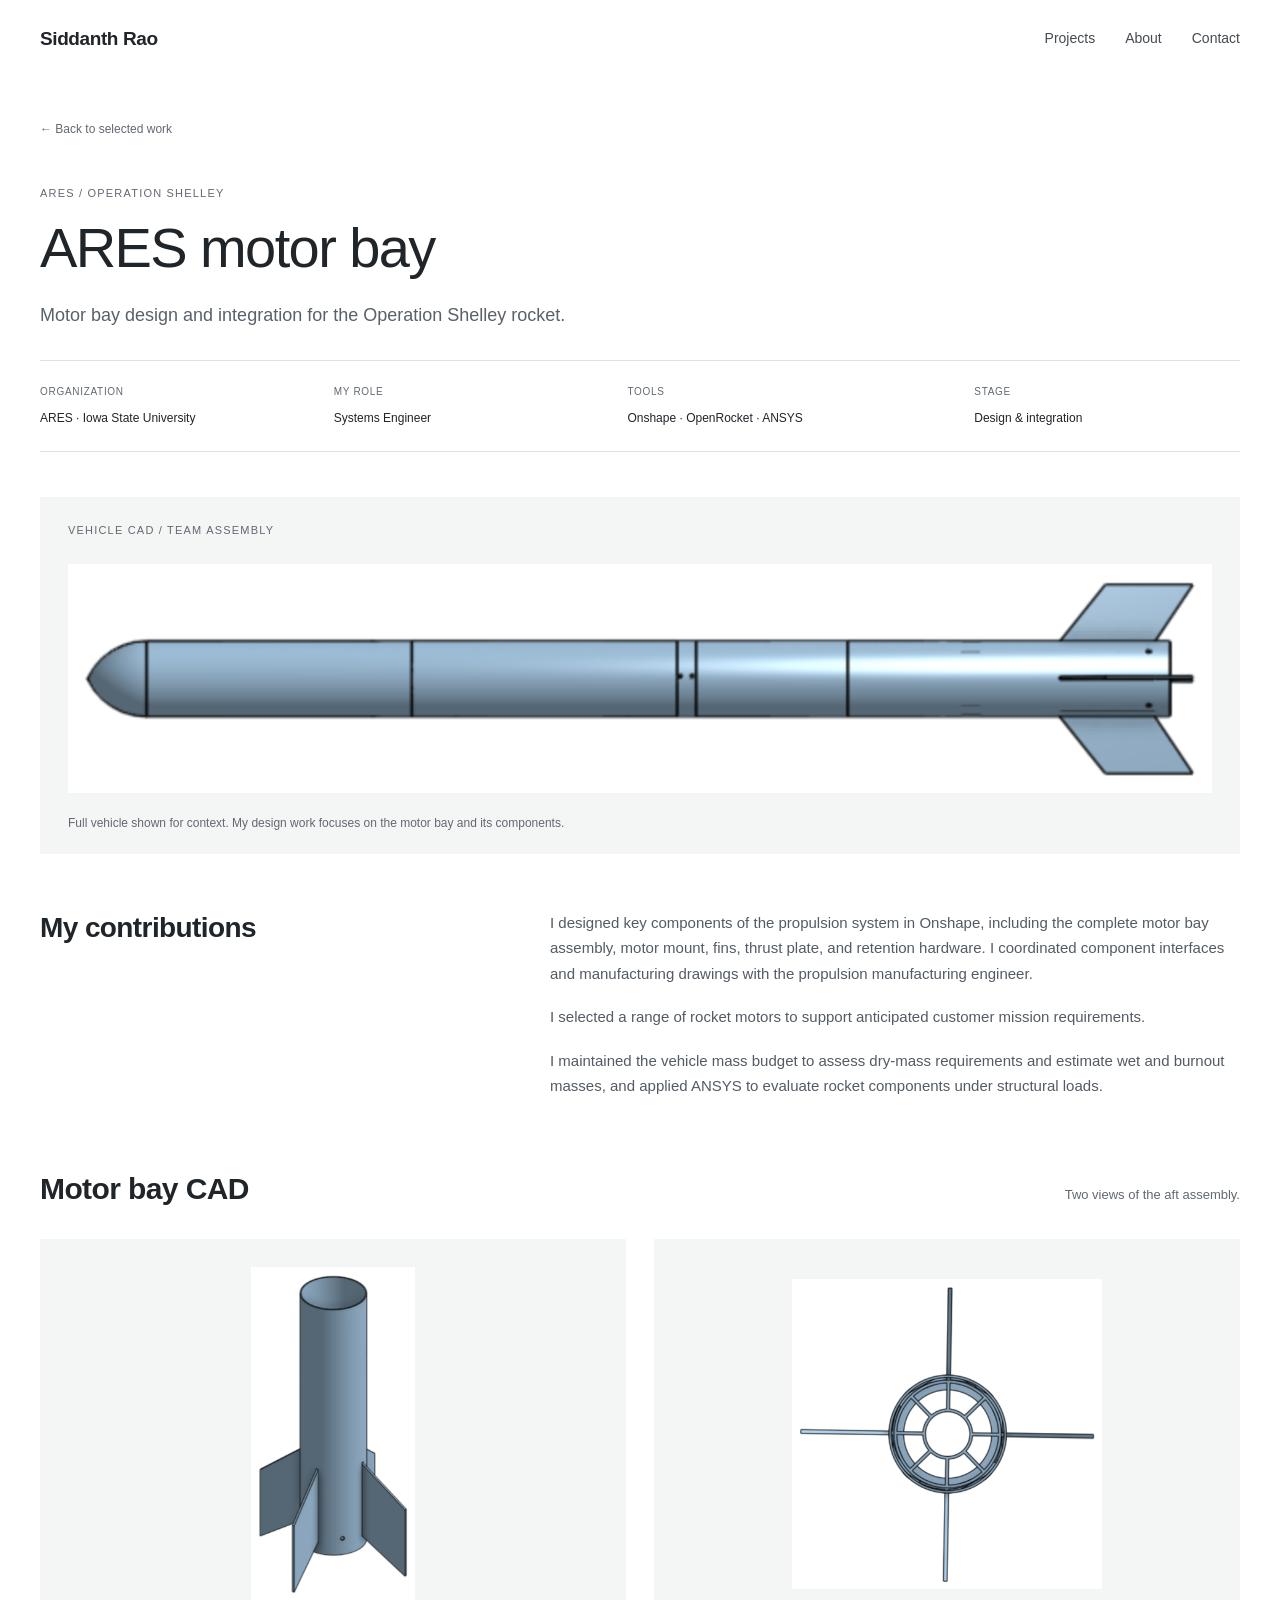
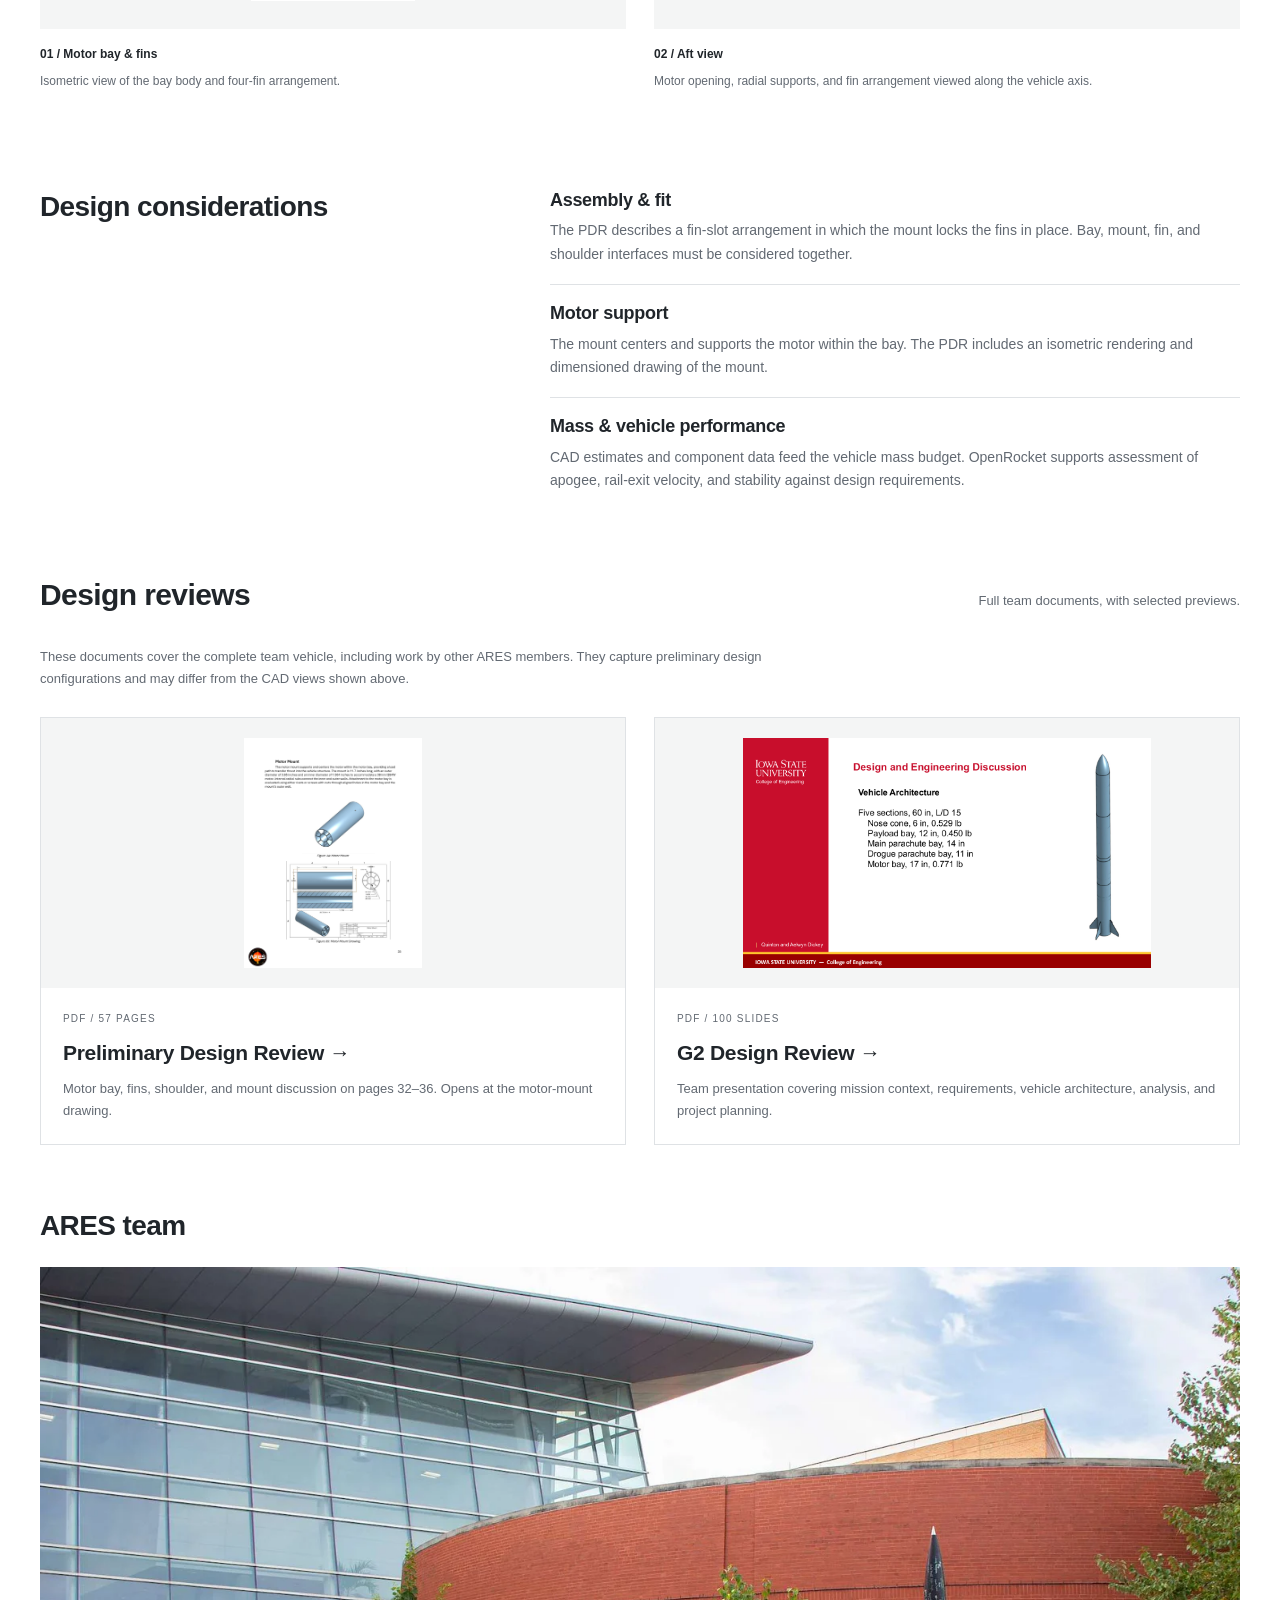
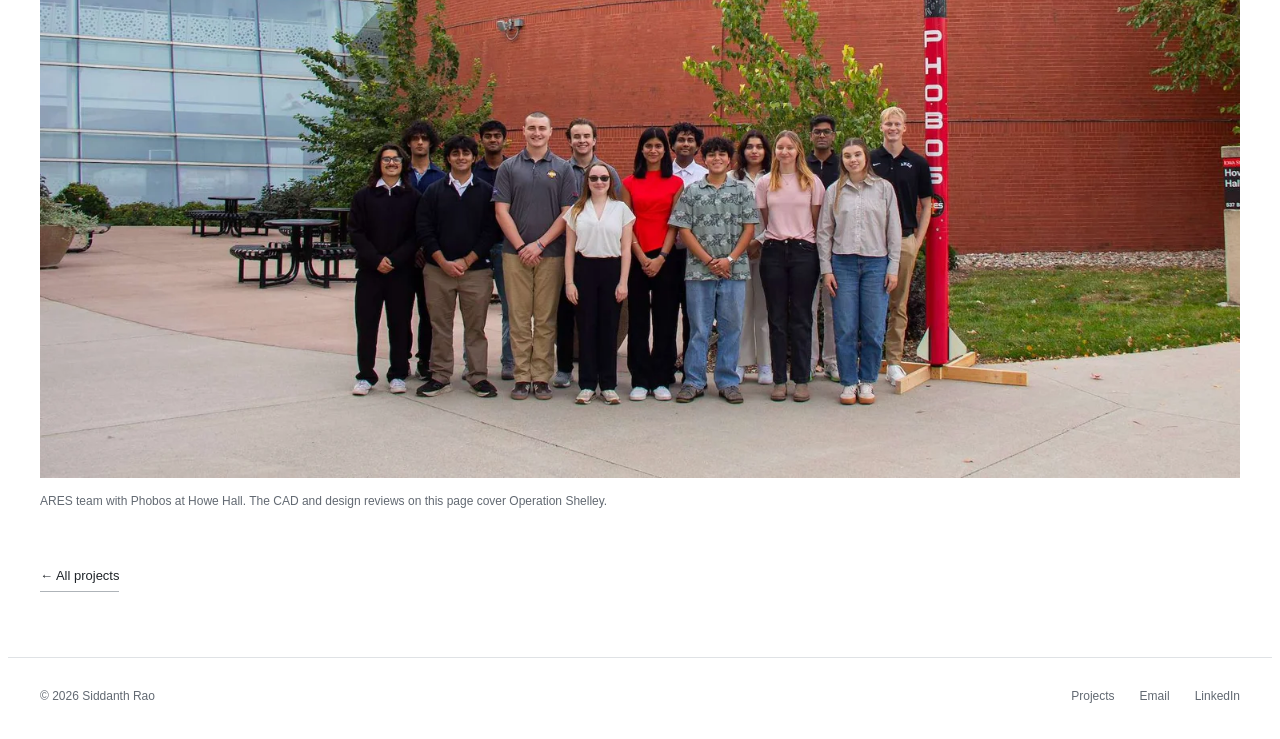
==== commit c164949e: "Add phone contact, expand ARES contributions, and publish L’SPACE completion certificate" ====
--- a/ares.html
+++ b/ares.html
@@ -1 +1 @@
-<!doctype html><html lang="en"><head><meta charset="utf-8"><meta name="viewport" content="width=device-width,initial-scale=1"><meta name="description" content="Siddanth Rao’s ARES motor bay design work: CAD, fin integration, component interfaces, and design review documents."><title>ARES Motor Bay | Siddanth Rao</title><link rel="stylesheet" href="style.css"></head><body class="case-page"><a class="skip" href="#main">Skip to content</a><header class="site-header"><a class="brand" href="index.html">Siddanth Rao</a><nav aria-label="Main navigation"><a href="index.html#work">Projects</a><a href="index.html#about">About</a><a href="index.html#contact">Contact</a></nav></header><main id="main"><section class="case-intro"><a class="back-link" href="index.html#ares">← Back to selected work</a><div class="eyebrow">ARES / OPERATION SHELLEY</div><h1>ARES motor bay</h1><p class="case-lead">Motor bay design and integration for the Operation Shelley rocket.</p><dl class="case-meta"><div><dt>ORGANIZATION</dt><dd>ARES · Iowa State University</dd></div><div><dt>MY ROLE</dt><dd>Systems Engineer</dd></div><div><dt>TOOLS</dt><dd>Onshape · OpenRocket · ANSYS</dd></div><div><dt>STAGE</dt><dd>Design & integration</dd></div></dl></section><figure class="vehicle-banner"><div class="eyebrow">VEHICLE CAD / TEAM ASSEMBLY</div><div class="cad-crop crop-vehicle"><img src="assets/ares-vehicle.png" alt="Side view of the complete ARES rocket CAD assembly" loading="lazy"></div><figcaption>Full vehicle shown for context. My design work focuses on the motor bay and its components.</figcaption></figure><section id="contribution" class="case-narrative"><div><h2>My contributions</h2></div><div><p>I designed the motor bay assembly in Onshape, including the bay, motor mount, fins, attachment features, and parts to control movement between components.</p><p>I coordinated the bay, mount, and fin interfaces and engineering drawings with the propulsion manufacturing engineer.</p><p>I also maintained the vehicle mass budget using CAD estimates and component data, and applied ANSYS to rocket components to evaluate their response under applied loads.</p></div></section><section class="cad-gallery"><div class="section-heading"><div><h2>Motor bay CAD</h2></div><p>Two views of the aft assembly.</p></div><div class="cad-gallery-grid"><figure><div class="gallery-image"><div class="cad-crop crop-bay"><img src="assets/ares-motor-bay.png" alt="Isometric CAD view of the motor bay and four fins" loading="lazy"></div></div><figcaption><b>01 / Motor bay & fins</b><span>Isometric view of the bay body and four-fin arrangement.</span></figcaption></figure><figure><div class="gallery-image"><div class="cad-crop crop-aft"><img src="assets/ares-aft-view.png" alt="Aft CAD view showing the central motor opening, radial supports, and four fins" loading="lazy"></div></div><figcaption><b>02 / Aft view</b><span>Motor opening, radial supports, and fin arrangement viewed along the vehicle axis.</span></figcaption></figure></div></section><section class="case-narrative design-notes"><div><h2>Design considerations</h2></div><div class="note-stack"><div><h3>Assembly & fit</h3><p>The PDR describes a fin-slot arrangement in which the mount locks the fins in place. Bay, mount, fin, and shoulder interfaces must be considered together.</p></div><div><h3>Motor support</h3><p>The mount centers and supports the motor within the bay. The PDR includes an isometric rendering and dimensioned drawing of the mount.</p></div><div><h3>Mass & vehicle performance</h3><p>CAD estimates and component data feed the vehicle mass budget. OpenRocket supports assessment of apogee, rail-exit velocity, and stability against design requirements.</p></div></div></section><section id="documents" class="documents-section"><div class="section-heading"><div><h2>Design reviews</h2></div><p>Full team documents, with selected previews.</p></div><p class="document-context">These documents cover the complete team vehicle, including work by other ARES members. They capture preliminary design configurations and may differ from the CAD views shown above.</p><div class="document-grid"><a href="assets/ares-preliminary-design-review.pdf#page=35" target="_blank" rel="noopener" class="document-card"><div class="document-preview portrait"><img src="assets/ares-pdr-preview.png" alt="PDR page 35 showing the motor mount rendering and dimensioned drawing" loading="lazy"></div><div class="document-description"><div class="eyebrow">PDF / 57 PAGES</div><h3>Preliminary Design Review <span>→</span></h3><p>Motor bay, fins, shoulder, and mount discussion on pages 32–36. Opens at the motor-mount drawing.</p></div></a><a href="assets/ares-g2-presentation.pdf" target="_blank" rel="noopener" class="document-card"><div class="document-preview landscape"><img src="assets/ares-g2-preview.png" alt="Slide 50 of the G2 presentation showing the preliminary vehicle architecture" loading="lazy"></div><div class="document-description"><div class="eyebrow">PDF / 100 SLIDES</div><h3>G2 Design Review <span>→</span></h3><p>Team presentation covering mission context, requirements, vehicle architecture, analysis, and project planning.</p></div></a></div></section><section class="team-section"><h2>ARES team</h2><figure><img src="assets/ares-team.webp" alt="ARES team with the Phobos rocket outside Howe Hall at Iowa State University" loading="lazy" width="1500" height="1014"><figcaption>ARES team with Phobos at Howe Hall. The CAD and design reviews on this page cover Operation Shelley.</figcaption></figure></section><div class="project-end"><a class="text-link" href="index.html#work">← All projects</a></div></main><footer><span>© 2026 Siddanth Rao</span><a href="index.html#work">Projects</a><a href="mailto:sidrao9589@gmail.com">Email</a><a href="https://www.linkedin.com/in/siddanth-rao-95852024b" target="_blank" rel="noopener">LinkedIn</a></footer></body></html>+<!doctype html><html lang="en"><head><meta charset="utf-8"><meta name="viewport" content="width=device-width,initial-scale=1"><meta name="description" content="Siddanth Rao’s ARES motor bay design work: CAD, fin integration, component interfaces, and design review documents."><title>ARES Motor Bay | Siddanth Rao</title><link rel="stylesheet" href="style.css"></head><body class="case-page"><a class="skip" href="#main">Skip to content</a><header class="site-header"><a class="brand" href="index.html">Siddanth Rao</a><nav aria-label="Main navigation"><a href="index.html#work">Projects</a><a href="index.html#about">About</a><a href="index.html#contact">Contact</a></nav></header><main id="main"><section class="case-intro"><a class="back-link" href="index.html#ares">← Back to selected work</a><div class="eyebrow">ARES / OPERATION SHELLEY</div><h1>ARES motor bay</h1><p class="case-lead">Motor bay design and integration for the Operation Shelley rocket.</p><dl class="case-meta"><div><dt>ORGANIZATION</dt><dd>ARES · Iowa State University</dd></div><div><dt>MY ROLE</dt><dd>Systems Engineer</dd></div><div><dt>TOOLS</dt><dd>Onshape · OpenRocket · ANSYS</dd></div><div><dt>STAGE</dt><dd>Design & integration</dd></div></dl></section><figure class="vehicle-banner"><div class="eyebrow">VEHICLE CAD / TEAM ASSEMBLY</div><div class="cad-crop crop-vehicle"><img src="assets/ares-vehicle.png" alt="Side view of the complete ARES rocket CAD assembly" loading="lazy"></div><figcaption>Full vehicle shown for context. My design work focuses on the motor bay and its components.</figcaption></figure><section id="contribution" class="case-narrative"><div><h2>My contributions</h2></div><div><p>I designed key components of the propulsion system in Onshape, including the complete motor bay assembly, motor mount, fins, thrust plate, and retention hardware. I coordinated component interfaces and manufacturing drawings with the propulsion manufacturing engineer.</p><p>I selected a range of rocket motors to support anticipated customer mission requirements.</p><p>I maintained the vehicle mass budget to assess dry-mass requirements and estimate wet and burnout masses, and applied ANSYS to evaluate rocket components under structural loads.</p></div></section><section class="cad-gallery"><div class="section-heading"><div><h2>Motor bay CAD</h2></div><p>Two views of the aft assembly.</p></div><div class="cad-gallery-grid"><figure><div class="gallery-image"><div class="cad-crop crop-bay"><img src="assets/ares-motor-bay.png" alt="Isometric CAD view of the motor bay and four fins" loading="lazy"></div></div><figcaption><b>01 / Motor bay & fins</b><span>Isometric view of the bay body and four-fin arrangement.</span></figcaption></figure><figure><div class="gallery-image"><div class="cad-crop crop-aft"><img src="assets/ares-aft-view.png" alt="Aft CAD view showing the central motor opening, radial supports, and four fins" loading="lazy"></div></div><figcaption><b>02 / Aft view</b><span>Motor opening, radial supports, and fin arrangement viewed along the vehicle axis.</span></figcaption></figure></div></section><section class="case-narrative design-notes"><div><h2>Design considerations</h2></div><div class="note-stack"><div><h3>Assembly & fit</h3><p>The PDR describes a fin-slot arrangement in which the mount locks the fins in place. Bay, mount, fin, and shoulder interfaces must be considered together.</p></div><div><h3>Motor support</h3><p>The mount centers and supports the motor within the bay. The PDR includes an isometric rendering and dimensioned drawing of the mount.</p></div><div><h3>Mass & vehicle performance</h3><p>CAD estimates and component data feed the vehicle mass budget. OpenRocket supports assessment of apogee, rail-exit velocity, and stability against design requirements.</p></div></div></section><section id="documents" class="documents-section"><div class="section-heading"><div><h2>Design reviews</h2></div><p>Full team documents, with selected previews.</p></div><p class="document-context">These documents cover the complete team vehicle, including work by other ARES members. They capture preliminary design configurations and may differ from the CAD views shown above.</p><div class="document-grid"><a href="assets/ares-preliminary-design-review.pdf#page=35" target="_blank" rel="noopener" class="document-card"><div class="document-preview portrait"><img src="assets/ares-pdr-preview.png" alt="PDR page 35 showing the motor mount rendering and dimensioned drawing" loading="lazy"></div><div class="document-description"><div class="eyebrow">PDF / 57 PAGES</div><h3>Preliminary Design Review <span>→</span></h3><p>Motor bay, fins, shoulder, and mount discussion on pages 32–36. Opens at the motor-mount drawing.</p></div></a><a href="assets/ares-g2-presentation.pdf" target="_blank" rel="noopener" class="document-card"><div class="document-preview landscape"><img src="assets/ares-g2-preview.png" alt="Slide 50 of the G2 presentation showing the preliminary vehicle architecture" loading="lazy"></div><div class="document-description"><div class="eyebrow">PDF / 100 SLIDES</div><h3>G2 Design Review <span>→</span></h3><p>Team presentation covering mission context, requirements, vehicle architecture, analysis, and project planning.</p></div></a></div></section><section class="team-section"><h2>ARES team</h2><figure><img src="assets/ares-team.webp" alt="ARES team with the Phobos rocket outside Howe Hall at Iowa State University" loading="lazy" width="1500" height="1014"><figcaption>ARES team with Phobos at Howe Hall. The CAD and design reviews on this page cover Operation Shelley.</figcaption></figure></section><div class="project-end"><a class="text-link" href="index.html#work">← All projects</a></div></main><footer><span>© 2026 Siddanth Rao</span><a href="index.html#work">Projects</a><a href="mailto:sidrao9589@gmail.com">Email</a><a href="https://www.linkedin.com/in/siddanth-rao-95852024b" target="_blank" rel="noopener">LinkedIn</a></footer></body></html>
--- a/style.css
+++ b/style.css
@@ -8,3 +8,6 @@
 @media(max-width:700px){.site-header{padding:19px 22px;min-height:70px;gap:14px}.brand{font-size:17px}.site-header nav{gap:19px;font-size:13px}.hero{height:540px;min-height:0}.hero-content{padding:84px 24px 60px}.hero h1{font-size:57px;letter-spacing:-2px}.hero-background{object-position:64% center}.hero-shade{background:linear-gradient(90deg,rgba(0,0,0,.84),rgba(0,0,0,.38)),linear-gradient(0deg,rgba(0,0,0,.2),transparent)}.hero-study{font-size:19px}.hero-interests{font-size:12px}.hero-label{font-size:10px}.projects-section{padding:48px 24px}.section-heading{display:block;margin-bottom:25px}.section-heading h2{font-size:27px;margin-bottom:10px}.section-heading>p{font-size:13px}.project-grid{grid-template-columns:1fr;gap:33px}.card-media,.home-cad,.document-cover{height:auto;aspect-ratio:1.65}.card-media img{height:100%}.home-cad .crop-aft{width:min(75%,170px)}.document-cover{padding:24px}.document-cover p{font-size:23px;margin-top:9px}.document-cover .cover-note{font-size:9px}.card-copy{padding-top:17px}.card-copy h3{font-size:22px}.card-meta{font-size:11px}.early-projects{margin-top:45px}.early-grid{grid-template-columns:1fr;gap:10px}.about-section{padding:42px 24px 48px;grid-template-columns:1fr;gap:30px}.about-photo{max-width:370px}.about-photo img{height:auto;aspect-ratio:.9;object-fit:cover}.about-copy h2{font-size:27px}.about-copy>p{font-size:15px}.about-facts{grid-template-columns:1fr}.about-facts>div:first-child{grid-column:auto}.contact-section{margin:0 24px;padding:34px 0;display:block}.contact-section h2{font-size:27px;margin-bottom:18px}.contact-section>div{display:block}.contact-email{font-size:17px;display:block;margin-bottom:14px}footer{padding:24px;gap:18px;flex-wrap:wrap;font-size:11px}footer>span{width:100%;margin-bottom:5px}.case-intro{padding:25px 24px 30px}.back-link{margin-bottom:30px}.case-intro h1{font-size:38px;letter-spacing:-1px}.case-lead{font-size:16px}.case-meta{gap:20px}.case-meta dd{font-size:11px}.case-meta dt{font-size:9px}.case-narrative{grid-template-columns:1fr;gap:20px;padding:34px 24px}.case-narrative h2{font-size:26px}.case-narrative>div>p{font-size:14px}.vehicle-banner{margin:0 24px;padding:18px}.vehicle-banner .eyebrow{font-size:9px}.vehicle-banner .cad-crop{margin:20px 0}.vehicle-banner figcaption{font-size:11px}.cad-gallery{padding:10px 24px 25px}.cad-gallery-grid,.document-grid{grid-template-columns:1fr;gap:25px}.gallery-image{height:370px}.documents-section{padding:10px 24px 30px}.documents-section .section-heading h2{font-size:26px}.document-preview{height:280px}.team-section{padding:10px 24px 20px}.team-section h2{font-size:26px}.project-end{padding:25px 24px 45px}.project-overview-image{margin:0 24px 25px}.project-overview-image>img{height:260px;padding:12px}.project-overview-image.photo>img{height:280px}.project-text{padding:0 24px 20px}.project-text h2{font-size:23px}.project-text p{font-size:15px}.rf-intro{padding-top:8px}.rf-section{padding:22px 24px 35px}.rf-section-lead{font-size:14px}.rf-model-grid,.rf-build-grid,.rf-decisions,.rf-mockup{grid-template-columns:1fr}.rf-image-panel{height:310px;padding:12px}.rf-mockup{gap:22px}.rf-mockup .rf-image-panel{height:380px}.rf-photo-panel{height:auto;max-height:none;padding:0 10px}.rf-photo-panel img{height:auto;max-height:560px}.rf-figure figcaption b{font-size:11px}.rf-figure figcaption span{font-size:12px}.rf-decisions{gap:20px}.rf-mockup h3{font-size:23px}.rf-page .case-intro h1{font-size:38px}}
 @media(max-width:380px){.site-header nav{gap:13px;font-size:12px}.brand{font-size:16px}.hero h1{font-size:48px}.hero-interests{font-size:11px}.case-intro h1,.rf-page .case-intro h1{font-size:34px}.document-cover p{font-size:20px}}
 @media(prefers-reduced-motion:reduce){html{scroll-behavior:auto}}
+
+/* Contact details and program certificate. */
+.contact-section>div{flex-wrap:wrap;row-gap:12px}.contact-phone{font-size:16px;white-space:nowrap}.certificate-preview{margin:22px 0 0}.certificate-preview img{display:block;width:100%;height:auto}.certificate-preview figcaption{font-size:12px;color:var(--muted);margin-top:10px}@media(max-width:700px){.contact-phone{display:block;margin-bottom:14px}}
